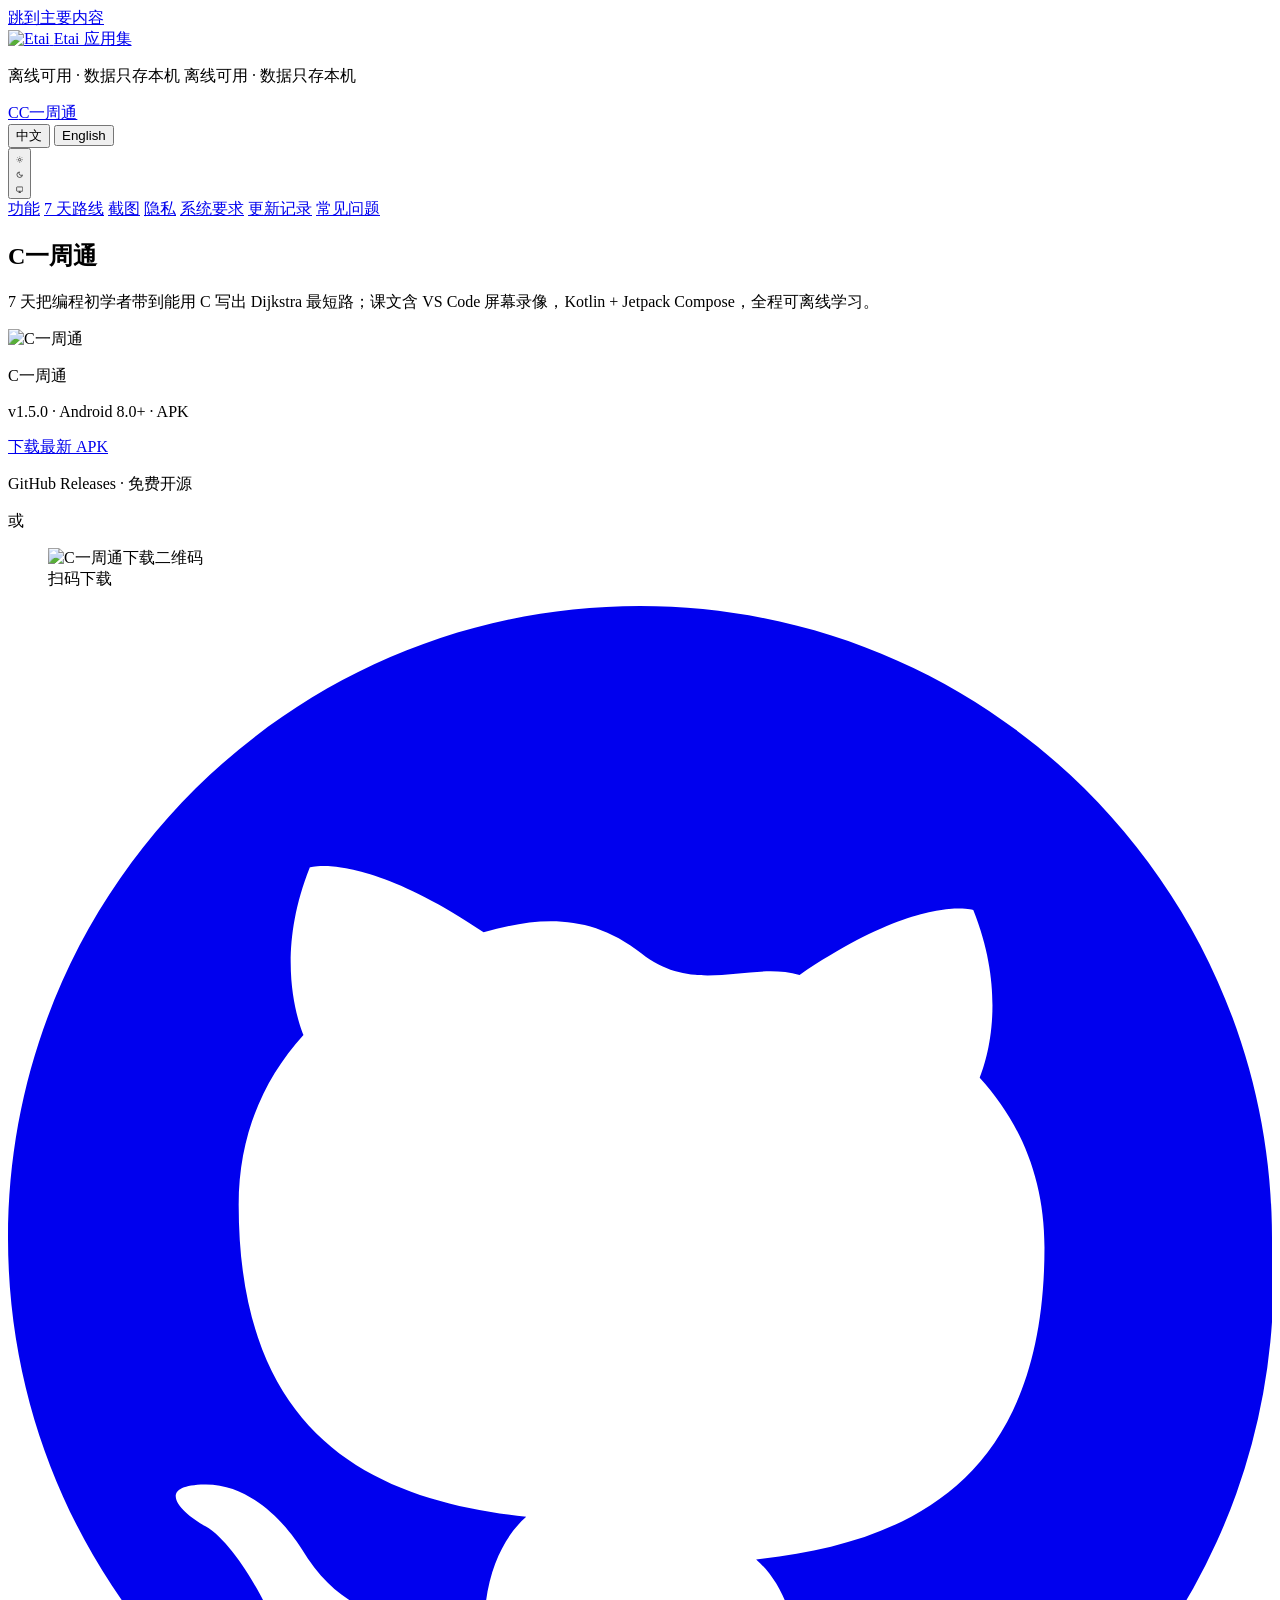
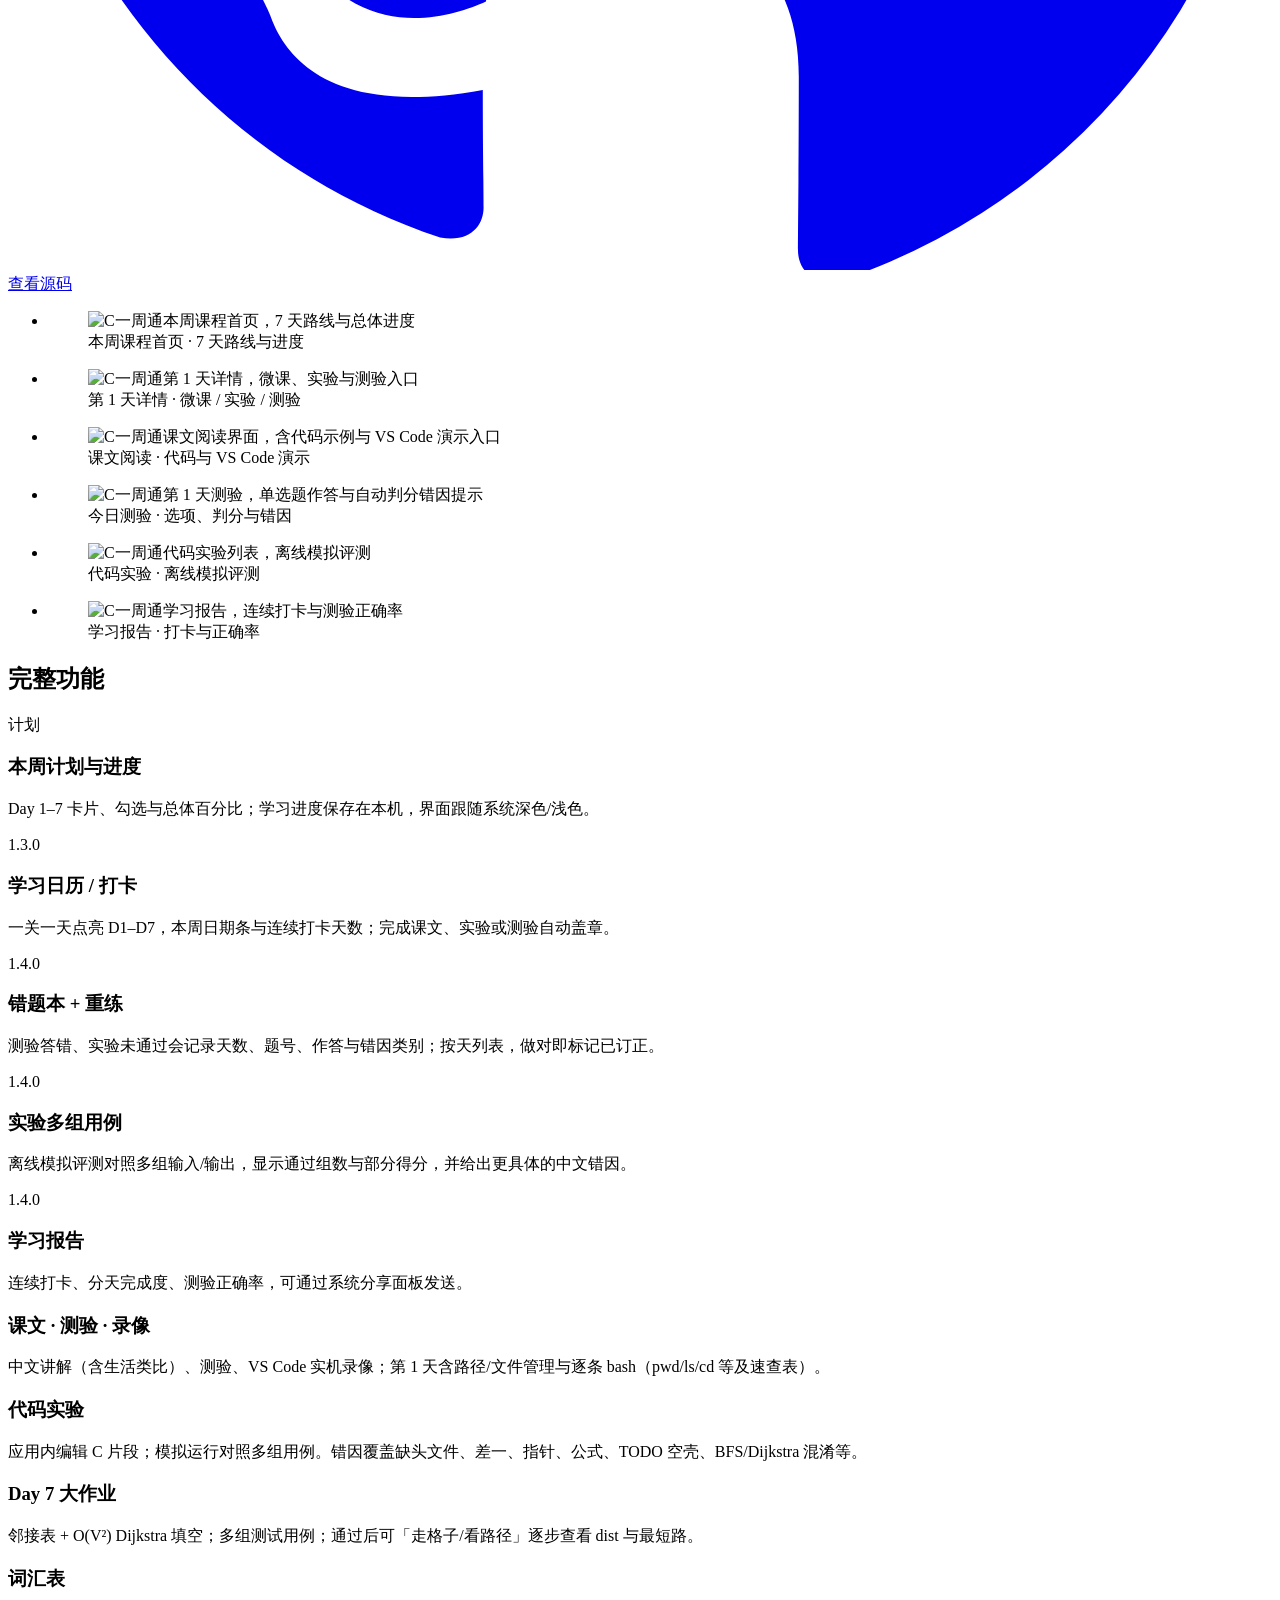
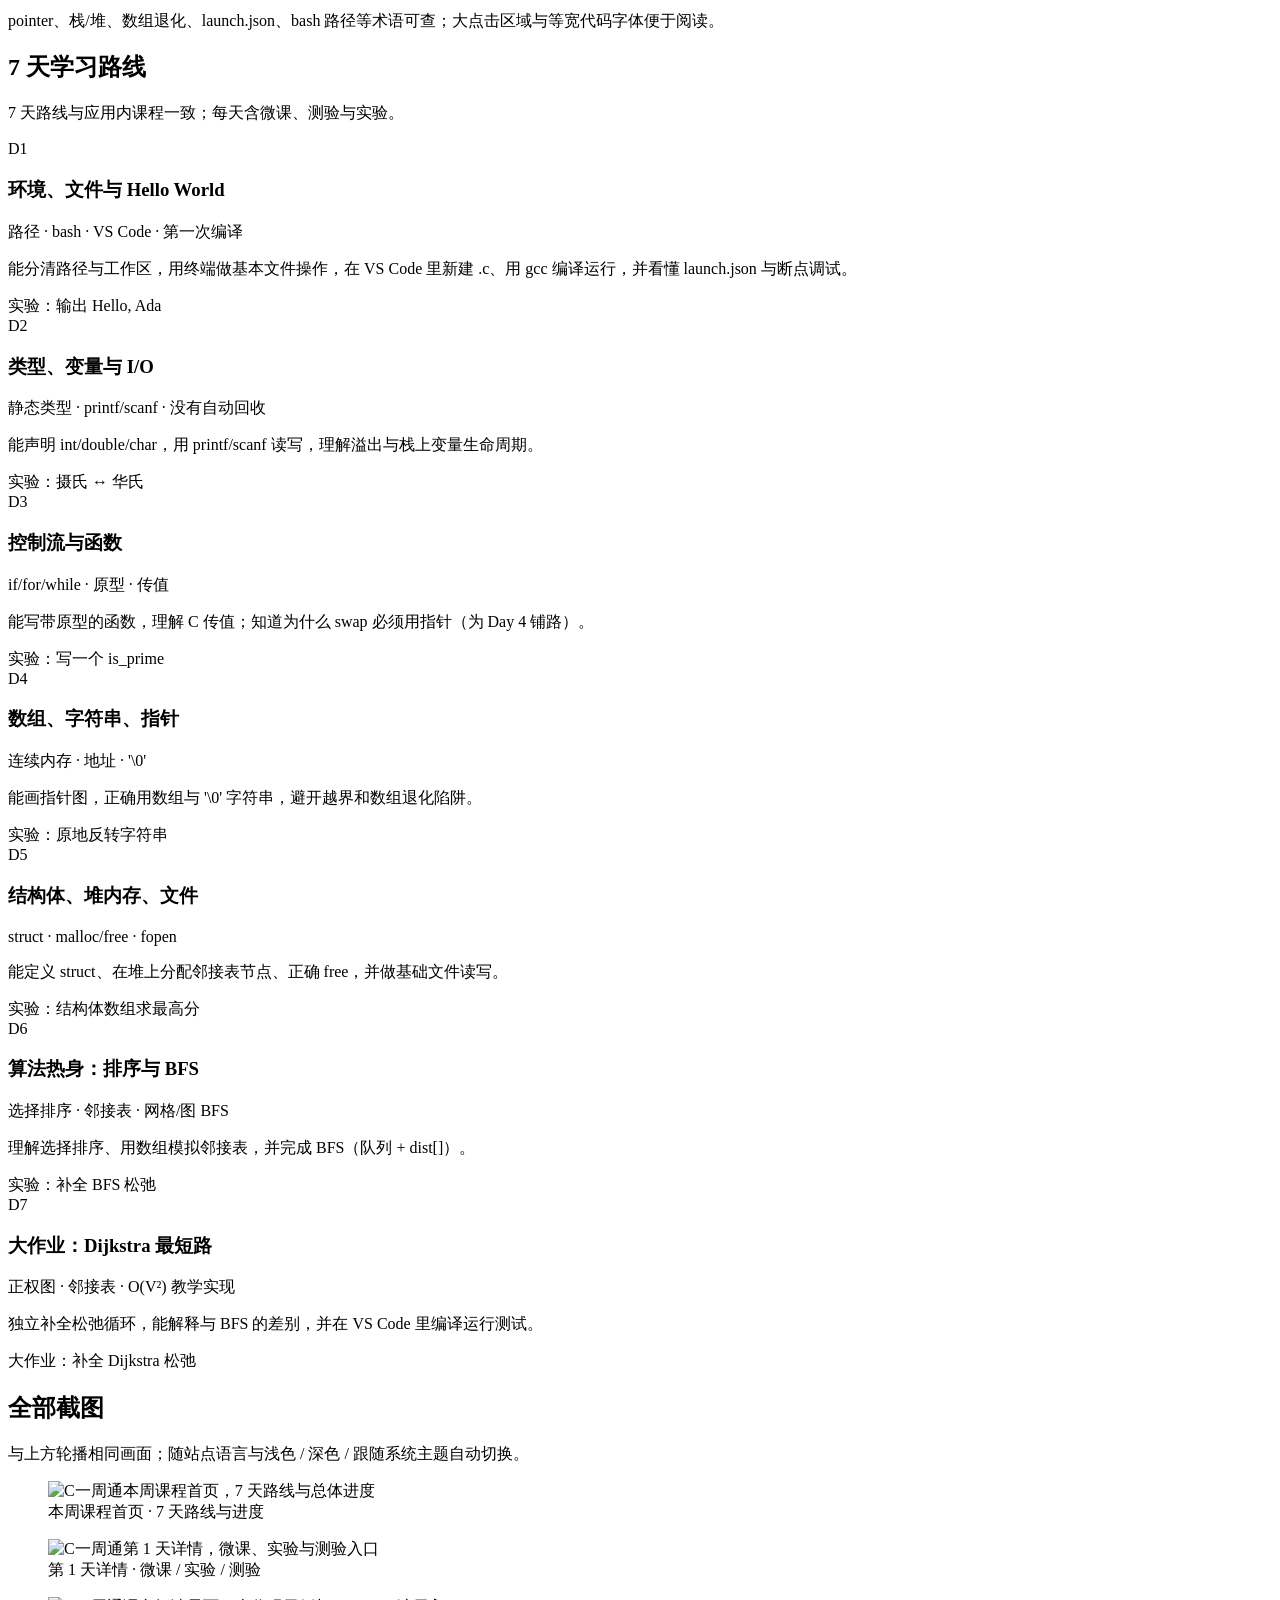
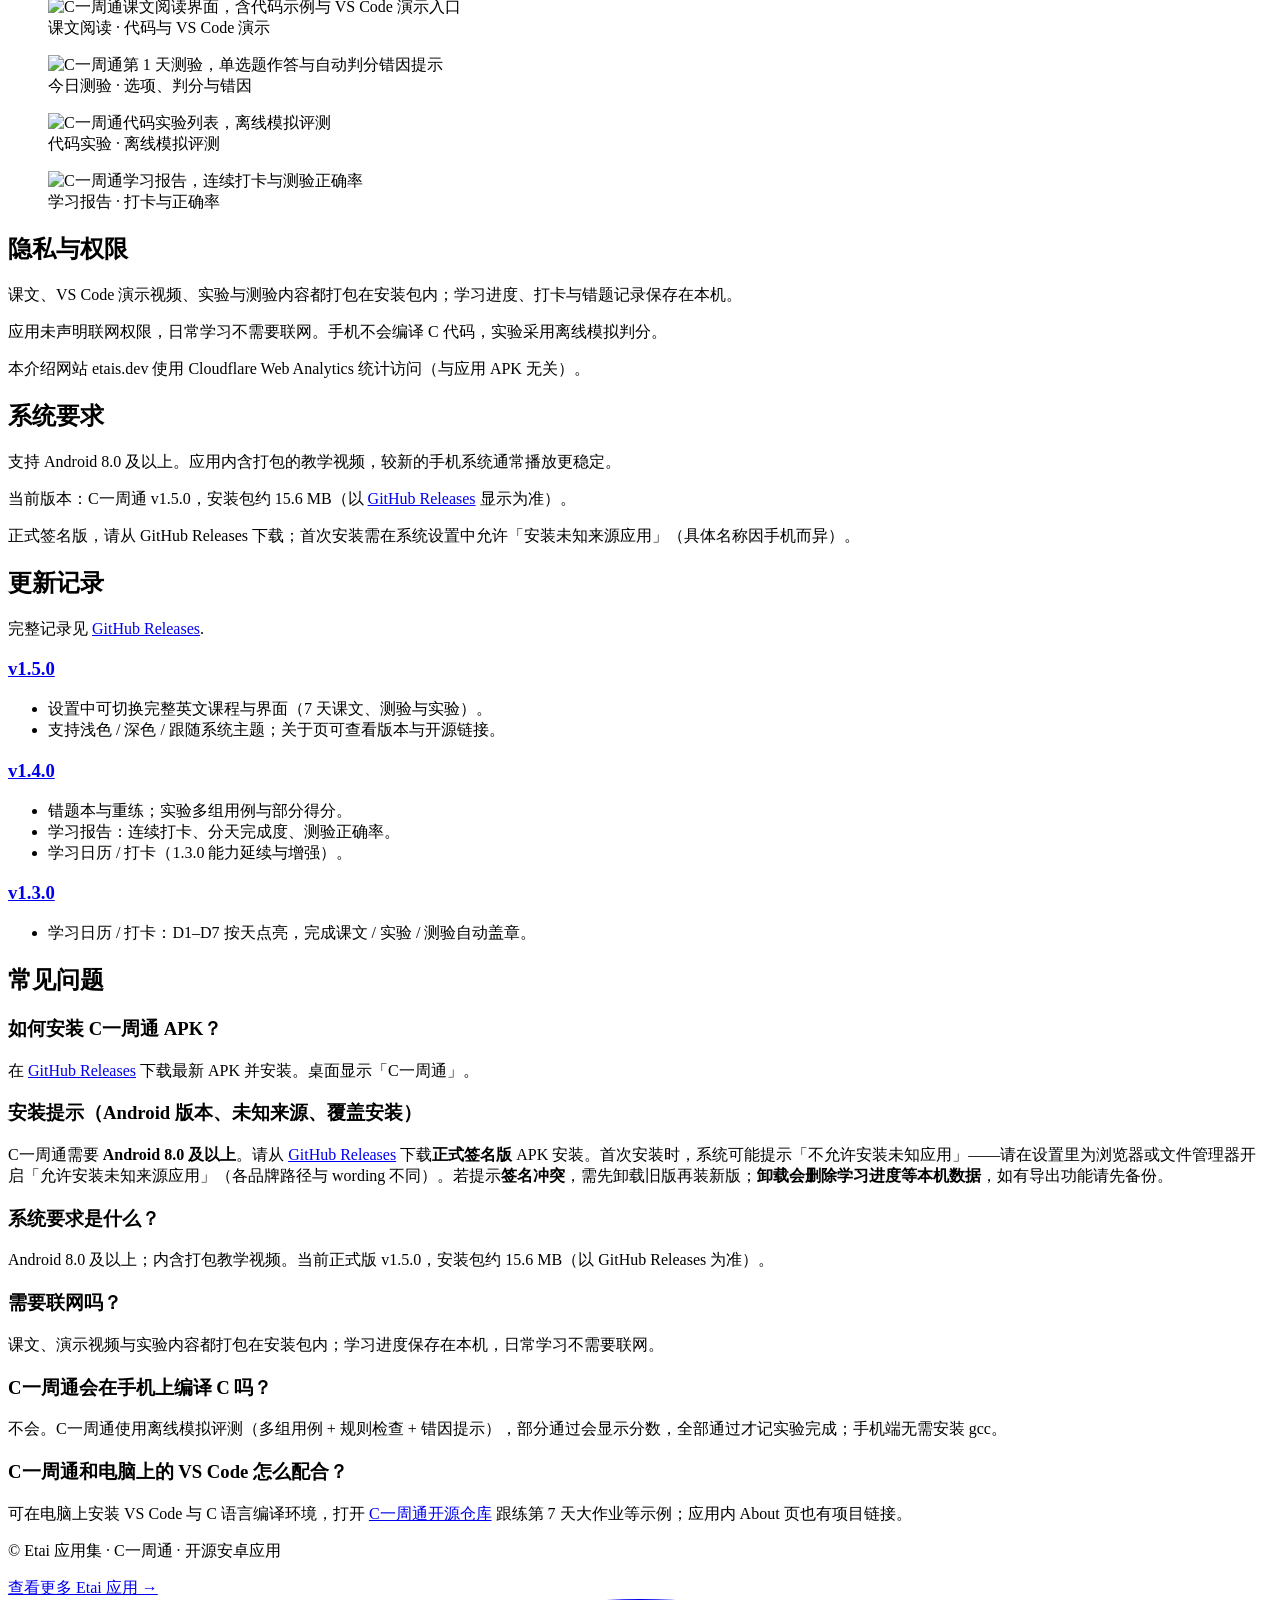
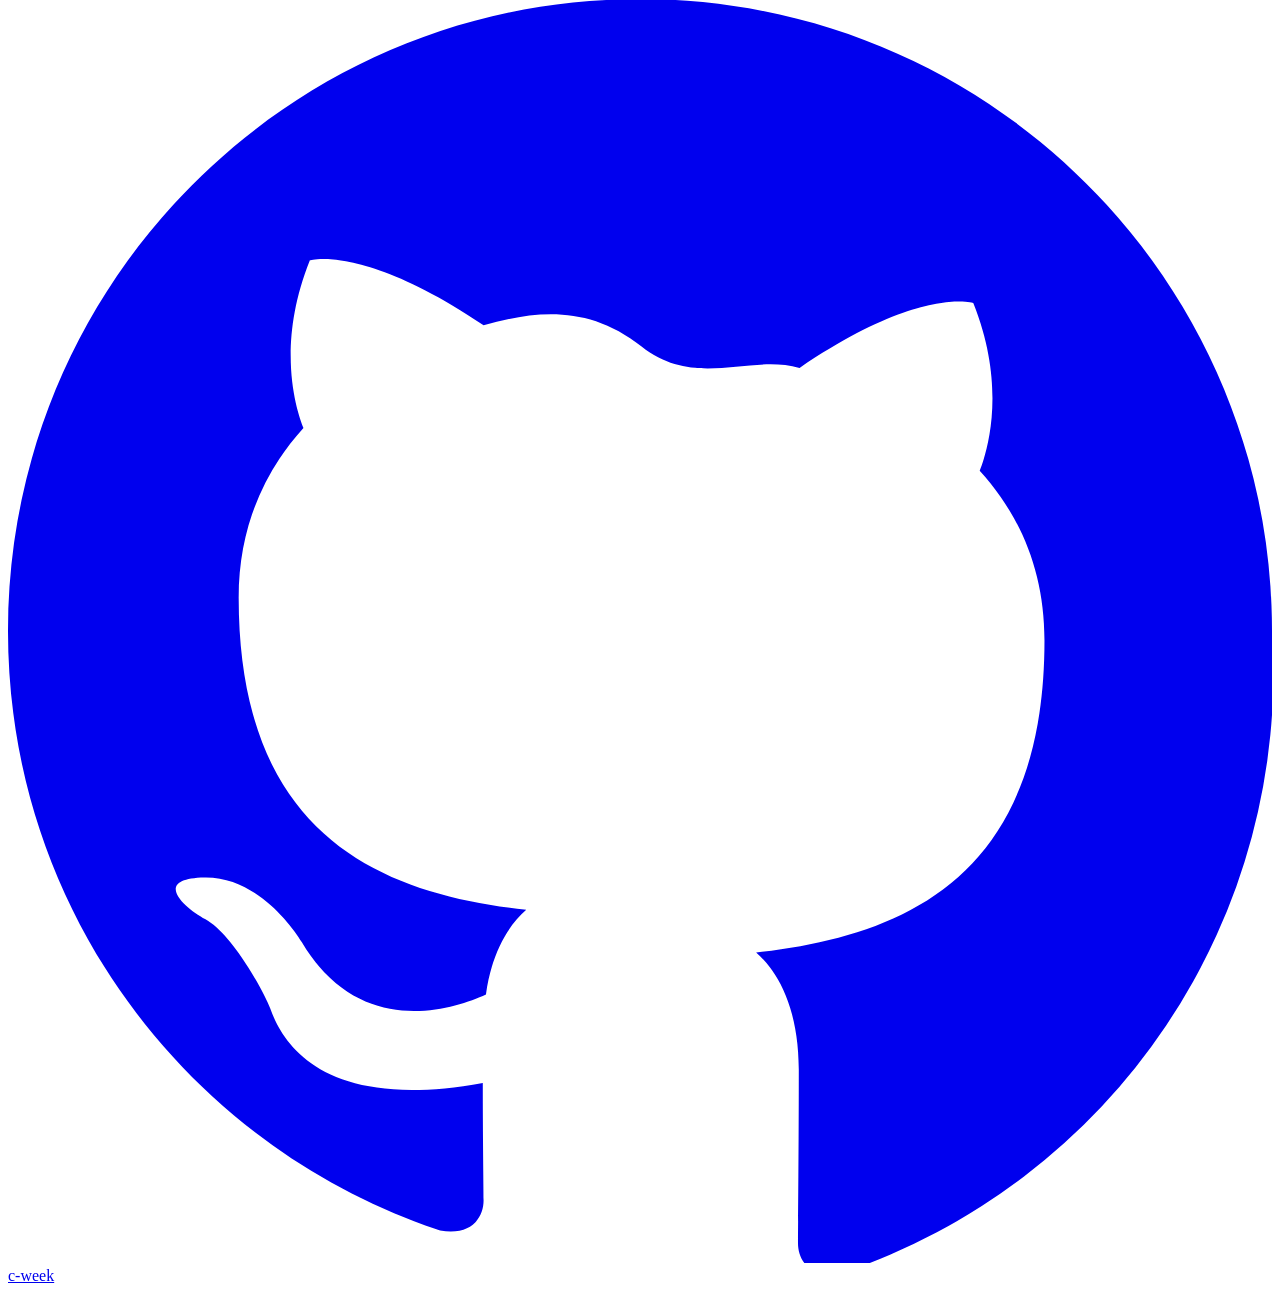
==== site/c-week/index.html @ ec4d646e "fix(site): keep app subpage document.title after site.js i18n Add data-page-title-key and related me" ====
<!DOCTYPE html>
<html lang="zh-CN">
  <head>
    <meta charset="utf-8" />
    <meta name="viewport" content="width=device-width, initial-scale=1" />
    <title>C一周通｜7 天学 C 语言 Android</title>
    <meta name="description" content="C一周通：免费开源离线 Android C 语言课程，Hello World 到 Dijkstra，含 VS Code 实操录像与离线实验测验。" data-i18n-content="app.cWeek.meta.description" />
    <link rel="alternate" hreflang="zh-CN" href="https://etais.dev/c-week/" />
    <link rel="alternate" hreflang="en" href="https://etais.dev/en/c-week/" />
    <link rel="alternate" hreflang="x-default" href="https://etais.dev/c-week/" />
    <link rel="canonical" href="https://etais.dev/c-week/" />
    <link rel="icon" href="/favicon.ico?v=1" sizes="any" />
    <link rel="icon" href="/assets/icon.svg?v=2" type="image/svg+xml" />
    <link rel="manifest" href="/site.webmanifest?v=3" />
    <meta name="theme-color" content="#0f766e" />
    <script src="/js/init-theme.js?v=4"></script>
    <link rel="stylesheet" href="/css/style.css?v=30" />
    <meta property="og:type" content="website" />
    <meta property="og:site_name" content="Etai 应用集" />
    <meta property="og:url" content="https://etais.dev/c-week/" />
    <meta property="og:title" content="C Week — Learn C on your phone, offline" data-i18n-content="app.cWeek.meta.ogTitle" />
    <meta property="og:description" content="Hello World to Dijkstra in 7 days with bundled VS Code screen recordings and offline labs." data-i18n-content="app.cWeek.meta.ogDescription" />
    <meta property="og:locale" content="zh_CN" />
    <meta property="og:locale:alternate" content="en_US" />
    <meta property="og:image" content="https://etais.dev/assets/og-image.png?v=6" />
    <meta property="og:image:width" content="1200" />
    <meta property="og:image:height" content="630" />
    <meta property="og:image:type" content="image/png" />
    <meta name="twitter:card" content="summary_large_image" />
    <meta name="twitter:title" content="C Week — Learn C on your phone, offline" data-i18n-content="app.cWeek.meta.ogTitle" />
    <meta name="twitter:description" content="Hello World to Dijkstra in 7 days with bundled VS Code screen recordings and offline labs." data-i18n-content="app.cWeek.meta.ogDescription" />
    <meta name="twitter:image" content="https://etais.dev/assets/og-image.png?v=6" />
    <script type="application/ld+json" id="structured-data">
{
  "@context": "https://schema.org",
  "@graph": [
    {
      "@type": "BreadcrumbList",
      "@id": "https://etais.dev/c-week/#breadcrumb",
      "itemListElement": [
        {
          "@type": "ListItem",
          "position": 1,
          "name": "Etai 应用集",
          "item": "https://etais.dev/"
        },
        {
          "@type": "ListItem",
          "position": 2,
          "name": "C一周通",
          "item": "https://etais.dev/c-week/"
        }
      ]
    },
    {
      "@type": "SoftwareApplication",
      "@id": "https://etais.dev/c-week/#app",
      "name": "C一周通",
      "alternateName": "C Week",
      "url": "https://etais.dev/c-week/",
      "operatingSystem": "Android 8.0+",
      "applicationCategory": "EducationalApplication",
      "description": "7 天把编程初学者带到能用 C 写出 Dijkstra 最短路；课文含 VS Code 屏幕录像，Kotlin + Jetpack Compose，全程可离线学习。",
      "downloadUrl": "https://github.com/gnatecheng/c-week/releases/latest",
      "offers": {
        "@type": "Offer",
        "price": "0",
        "priceCurrency": "USD"
      }
    },
    {
      "@type": "FAQPage",
      "@id": "https://etais.dev/c-week/#faq",
      "mainEntity": [
        {
          "@type": "Question",
          "name": "如何安装 C一周通 APK？",
          "acceptedAnswer": {
            "@type": "Answer",
            "text": "在 GitHub Releases 下载最新 APK 并安装。桌面显示「C一周通」。"
          }
        },
        {
          "@type": "Question",
          "name": "安装提示（Android 版本、未知来源、覆盖安装）",
          "acceptedAnswer": {
            "@type": "Answer",
            "text": "C一周通需要 Android 8.0 及以上 。请从 GitHub Releases 下载 正式签名版 APK 安装。首次安装时，系统可能提示「不允许安装未知应用」——请在设置里为浏览器或文件管理器开启「允许安装未知来源应用」（各品牌路径与 wording 不同）。若提示 签名冲突 ，需先卸载旧版再装新版； 卸载会删除学习进度等本机数据 ，如有导出功能请先备份。"
          }
        },
        {
          "@type": "Question",
          "name": "系统要求是什么？",
          "acceptedAnswer": {
            "@type": "Answer",
            "text": "Android 8.0 及以上；内含打包教学视频。当前正式版 v1.5.0，安装包约 15.6 MB（以 GitHub Releases 为准）。"
          }
        },
        {
          "@type": "Question",
          "name": "需要联网吗？",
          "acceptedAnswer": {
            "@type": "Answer",
            "text": "课文、演示视频与实验内容都打包在安装包内；学习进度保存在本机，日常学习不需要联网。"
          }
        },
        {
          "@type": "Question",
          "name": "C一周通会在手机上编译 C 吗？",
          "acceptedAnswer": {
            "@type": "Answer",
            "text": "不会。C一周通使用离线模拟评测（多组用例 + 规则检查 + 错因提示），部分通过会显示分数，全部通过才记实验完成；手机端无需安装 gcc。"
          }
        },
        {
          "@type": "Question",
          "name": "C一周通和电脑上的 VS Code 怎么配合？",
          "acceptedAnswer": {
            "@type": "Answer",
            "text": "可在电脑上安装 VS Code 与 C 语言编译环境，打开 C一周通开源仓库 跟练第 7 天大作业等示例；应用内 About 页也有项目链接。"
          }
        }
      ]
    }
  ]
}
    </script>
  </head>
  <body data-page-lang="zh" data-app-slug="c-week" data-app-accent="cweek" class="app-subpage" data-page-title-key="app.cWeek.meta.title" data-page-description-key="app.cWeek.meta.description" data-page-og-title-key="app.cWeek.meta.ogTitle" data-page-og-description-key="app.cWeek.meta.ogDescription">
    <a class="skip-link" href="#main">跳到主要内容</a>
    <div class="site-sticky-top">
    <header class="site-header">
      <div class="wrap header-shell">
        <div class="brand-block">
          <a class="brand" href="/">
            <img src="/assets/icon.svg?v=2" width="36" height="36" alt="Etai" />
            <span>Etai 应用集</span>
          </a>
          <p class="brand-tagline">
            <span class="brand-tagline-full">离线可用 · 数据只存本机</span>
            <span class="brand-tagline-short">离线可用 · 数据只存本机</span>
          </p>
        </div>
        <nav class="header-nav" aria-label="页面章节">
          <div class="header-nav-inner">
            <a class="app-chip chip-cweek" href="/c-week/" aria-current="page"><span class="chip-badge" aria-hidden="true">C</span><span>C一周通</span></a>
          </div>
        </nav>
        <div class="header-tools">
          <div class="site-prefs" id="lang-switch" role="group" aria-label="语言">
            <button type="button" id="lang-zh" aria-pressed="true">中文</button>
            <button type="button" id="lang-en" aria-pressed="false">English</button>
          </div>
          <button type="button" id="theme-toggle" aria-label="主题">
            <svg class="icon-sun" aria-hidden="true" viewBox="0 0 24 24" fill="none" stroke="currentColor" stroke-width="2"><circle cx="12" cy="12" r="4"/><path d="M12 2v2M12 20v2M4.93 4.93l1.41 1.41M17.66 17.66l1.41 1.41M2 12h2M20 12h2M4.93 19.07l1.41-1.41M17.66 6.34l1.41-1.41"/></svg>
            <svg class="icon-moon" aria-hidden="true" viewBox="0 0 24 24" fill="none" stroke="currentColor" stroke-width="2"><path d="M21 12.79A9 9 0 1 1 11.21 3 7 7 0 0 0 21 12.79z"/></svg>
            <svg class="icon-system" aria-hidden="true" viewBox="0 0 24 24" fill="none" stroke="currentColor" stroke-width="2"><rect x="2" y="3" width="20" height="14" rx="2"/><path d="M8 21h8M12 17v4"/></svg>
          </button>
        </div>
      </div>
    </header>
    <nav class="app-section-nav" id="app-section-nav" aria-label="本页章节">
      <div class="app-section-nav__track">
        <div class="app-section-nav__inner wrap">
            <a href="#features" data-section-nav="features">功能</a>
            <a href="#roadmap" data-section-nav="roadmap">7 天路线</a>
            <a href="#screenshots" data-section-nav="screenshots">截图</a>
            <a href="#privacy" data-section-nav="privacy">隐私</a>
            <a href="#requirements" data-section-nav="requirements">系统要求</a>
            <a href="#changelog" data-section-nav="changelog">更新记录</a>
            <a href="#faq" data-section-nav="faq">常见问题</a>
        </div>
      </div>
    </nav>
    </div>
    <main id="main">
      <section class="hero" data-group="cweek" aria-labelledby="cweek-title">
<div class="wrap hero-grid">
          <div>
            <h1 id="cweek-title" class="hero-title">C一周通</h1>
            <p class="lead">7 天把编程初学者带到能用 C 写出 Dijkstra 最短路；课文含 VS Code 屏幕录像，Kotlin + Jetpack Compose，全程可离线学习。</p>
              <div class="download-panel download-panel--cweek" data-app-meta="cweek">
                <div class="download-panel__body">
                  <div class="download-panel__left">
                  <div class="download-panel__head">
                  <img
                    class="download-panel__icon"
                    src="/assets/app-icons/c-week.webp?v=2"
                    width="44"
                    height="44"
                    alt="C一周通"
                    decoding="async"
                  />
                  <div>
                    <p class="download-panel__name">C一周通</p>
                    <p class="download-panel__version">
                      v<span class="app-meta-version">1.5.0</span><span aria-hidden="true"> · </span
                      ><span>Android 8.0+</span><span aria-hidden="true"> · </span
                      ><span>APK</span>
                    </p>
                  </div>
                </div>
                  <div class="download-panel__primary">
                    <a
                      class="btn btn-primary"
                      href="https://github.com/gnatecheng/c-week/releases/latest"
                      rel="noopener noreferrer"
                    >
                      下载最新 APK
                    </a>
                    <p class="download-panel__note">GitHub Releases · 免费开源</p>
                  </div>
                  </div>
                  <div class="download-panel__divider" role="presentation">
                    <div class="download-panel__divider-track">
                      <span class="download-panel__divider-label">或</span>
                    </div>
                  </div>
                  <div class="download-panel__scan">
                    <figure class="download-panel__qr">
                      <div class="download-panel__qr-frame">
                        <img src="/assets/qr/c-week.svg?v=3" width="120" height="120" alt="C一周通下载二维码" decoding="async" />
                      </div>
                      <figcaption>扫码下载</figcaption>
                    </figure>
                  </div>
                </div>
              </div>
              <a
                class="download-panel__source"
                href="https://github.com/gnatecheng/c-week"
                rel="noopener noreferrer"
              >
                <svg class="icon-github" aria-hidden="true" viewBox="0 0 24 24" fill="currentColor">
                  <path d="M12 0C5.37 0 0 5.37 0 12c0 5.31 3.435 9.795 8.205 11.385.6.105.825-.255.825-.57 0-.285-.015-1.23-.015-2.235-3.015.555-3.795-.735-4.035-1.41-.135-.345-.72-1.41-1.23-1.695-.42-.225-1.02-.78-.015-.795.945-.015 1.62.87 1.845 1.23 1.08 1.815 2.805 1.305 3.495.99.105-.78.42-1.305.765-1.605-2.67-.3-5.46-1.335-5.46-5.925 0-1.305.465-2.385 1.23-3.225-.12-.3-.54-1.53.12-3.18 0 0 1.005-.315 3.3 1.23.96-.27 1.98-.405 3 .405s2.04.135 3 .405c2.295-1.56 3.3-1.23 3.3-1.23.66 1.65.24 2.88.12 3.18.765.84 1.23 1.905 1.23 3.225 0 4.605-2.805 5.625-5.475 5.925.435.375.81 1.095.81 2.22 0 1.605-.015 2.895-.015 3.3 0 .315.225.69.825.57A12.02 12.02 0 0 0 24 12c0-6.63-5.37-12-12-12z" />
                </svg>
                <span>查看源码</span>
              </a>
          </div>
          <div class="hero-visual screenshot-wrap">
              <div class="screenshot-gallery" role="region" aria-label="C一周通应用截图">
                <ul class="screenshot-gallery-track">
                  <li class="screenshot-slide">
                    <figure class="screenshot-figure">
                      <div class="phone-frame screenshot-phone">
                        <div class="phone-notch"><span></span></div>
                        <div class="phone-screen">
                          <img src="/assets/screens/cweek/01-home.webp?v=5" width="540" height="1171" loading="lazy" data-screenshot-rel="cweek/01-home.webp" alt="C一周通本周课程首页，7 天路线与总体进度" />
                        </div>
                      </div>
                      <figcaption class="screenshot-caption">本周课程首页 · 7 天路线与进度</figcaption>
                    </figure>
                  </li>
                  <li class="screenshot-slide">
                    <figure class="screenshot-figure">
                      <div class="phone-frame screenshot-phone">
                        <div class="phone-notch"><span></span></div>
                        <div class="phone-screen">
                          <img src="/assets/screens/cweek/02-day1.webp?v=5" width="540" height="1171" loading="lazy" data-screenshot-rel="cweek/02-day1.webp" alt="C一周通第 1 天详情，微课、实验与测验入口" />
                        </div>
                      </div>
                      <figcaption class="screenshot-caption">第 1 天详情 · 微课 / 实验 / 测验</figcaption>
                    </figure>
                  </li>
                  <li class="screenshot-slide">
                    <figure class="screenshot-figure">
                      <div class="phone-frame screenshot-phone">
                        <div class="phone-notch"><span></span></div>
                        <div class="phone-screen">
                          <img src="/assets/screens/cweek/03-lesson.webp?v=5" width="540" height="1171" loading="lazy" data-screenshot-rel="cweek/03-lesson.webp" alt="C一周通课文阅读界面，含代码示例与 VS Code 演示入口" />
                        </div>
                      </div>
                      <figcaption class="screenshot-caption">课文阅读 · 代码与 VS Code 演示</figcaption>
                    </figure>
                  </li>
                  <li class="screenshot-slide">
                    <figure class="screenshot-figure">
                      <div class="phone-frame screenshot-phone">
                        <div class="phone-notch"><span></span></div>
                        <div class="phone-screen">
                          <img src="/assets/screens/cweek/04-quiz.webp?v=5" width="540" height="1171" loading="lazy" data-screenshot-rel="cweek/04-quiz.webp" alt="C一周通第 1 天测验，单选题作答与自动判分错因提示" />
                        </div>
                      </div>
                      <figcaption class="screenshot-caption">今日测验 · 选项、判分与错因</figcaption>
                    </figure>
                  </li>
                  <li class="screenshot-slide">
                    <figure class="screenshot-figure">
                      <div class="phone-frame screenshot-phone">
                        <div class="phone-notch"><span></span></div>
                        <div class="phone-screen">
                          <img src="/assets/screens/cweek/05-labs.webp?v=5" width="540" height="1171" loading="lazy" data-screenshot-rel="cweek/05-labs.webp" alt="C一周通代码实验列表，离线模拟评测" />
                        </div>
                      </div>
                      <figcaption class="screenshot-caption">代码实验 · 离线模拟评测</figcaption>
                    </figure>
                  </li>
                  <li class="screenshot-slide">
                    <figure class="screenshot-figure">
                      <div class="phone-frame screenshot-phone">
                        <div class="phone-notch"><span></span></div>
                        <div class="phone-screen">
                          <img src="/assets/screens/cweek/06-report.webp?v=5" width="540" height="1171" loading="lazy" data-screenshot-rel="cweek/06-report.webp" alt="C一周通学习报告，连续打卡与测验正确率" />
                        </div>
                      </div>
                      <figcaption class="screenshot-caption">学习报告 · 打卡与正确率</figcaption>
                    </figure>
                  </li>
                </ul>
              </div>
          </div>
        </div>
      </section>
      <section id="features" class="project app-page-block" aria-labelledby="features-title">
        <div class="wrap">
          <h2 id="features-title" class="project-subhead">完整功能</h2>
          <div class="feature-grid">
            <article class="card">
              <span class="tag">计划</span>
              
              <h3>本周计划与进度</h3>
              <p>Day 1–7 卡片、勾选与总体百分比；学习进度保存在本机，界面跟随系统深色/浅色。</p>
            </article>
            <article class="card">
              <span class="tag">1.3.0</span>
              
              <h3>学习日历 / 打卡</h3>
              <p>一关一天点亮 D1–D7，本周日期条与连续打卡天数；完成课文、实验或测验自动盖章。</p>
            </article>
            <article class="card">
              <span class="tag">1.4.0</span>
              
              <h3>错题本 + 重练</h3>
              <p>测验答错、实验未通过会记录天数、题号、作答与错因类别；按天列表，做对即标记已订正。</p>
            </article>
            <article class="card">
              <span class="tag">1.4.0</span>
              
              <h3>实验多组用例</h3>
              <p>离线模拟评测对照多组输入/输出，显示通过组数与部分得分，并给出更具体的中文错因。</p>
            </article>
            <article class="card">
              <span class="tag">1.4.0</span>
              
              <h3>学习报告</h3>
              <p>连续打卡、分天完成度、测验正确率，可通过系统分享面板发送。</p>
            </article>
            <article class="card">
              
              <h3>课文 · 测验 · 录像</h3>
              <p>中文讲解（含生活类比）、测验、VS Code 实机录像；第 1 天含路径/文件管理与逐条 bash（pwd/ls/cd 等及速查表）。</p>
            </article>
            <article class="card">
              
              <h3>代码实验</h3>
              <p>应用内编辑 C 片段；模拟运行对照多组用例。错因覆盖缺头文件、差一、指针、公式、TODO 空壳、BFS/Dijkstra 混淆等。</p>
            </article>
            <article class="card">
              
              <h3>Day 7 大作业</h3>
              <p>邻接表 + O(V²) Dijkstra 填空；多组测试用例；通过后可「走格子/看路径」逐步查看 dist 与最短路。</p>
            </article>
            <article class="card">
              
              <h3>词汇表</h3>
              <p>pointer、栈/堆、数组退化、launch.json、bash 路径等术语可查；大点击区域与等宽代码字体便于阅读。</p>
            </article>
          </div>

        </div>
      </section>
      <section id="roadmap" class="app-page-block" aria-labelledby="roadmap-title">
        <div class="wrap">
          <header class="section-head">
            <h2 id="roadmap-title">7 天学习路线</h2>
            <p>7 天路线与应用内课程一致；每天含微课、测验与实验。</p>
          </header>
          <div class="roadmap">
            <article class="card day-card">
              <div class="day-num">D1</div>
              <div class="day-body">
                <h3>环境、文件与 Hello World</h3>
                <p class="day-sub">路径 · bash · VS Code · 第一次编译</p>
                <p class="day-outcome">能分清路径与工作区，用终端做基本文件操作，在 VS Code 里新建 .c、用 gcc 编译运行，并看懂 launch.json 与断点调试。</p>
                <span class="day-lab">实验：输出 Hello, Ada</span>
              </div>
            </article>
            <article class="card day-card">
              <div class="day-num">D2</div>
              <div class="day-body">
                <h3>类型、变量与 I/O</h3>
                <p class="day-sub">静态类型 · printf/scanf · 没有自动回收</p>
                <p class="day-outcome">能声明 int/double/char，用 printf/scanf 读写，理解溢出与栈上变量生命周期。</p>
                <span class="day-lab">实验：摄氏 ↔ 华氏</span>
              </div>
            </article>
            <article class="card day-card">
              <div class="day-num">D3</div>
              <div class="day-body">
                <h3>控制流与函数</h3>
                <p class="day-sub">if/for/while · 原型 · 传值</p>
                <p class="day-outcome">能写带原型的函数，理解 C 传值；知道为什么 swap 必须用指针（为 Day 4 铺路）。</p>
                <span class="day-lab">实验：写一个 is_prime</span>
              </div>
            </article>
            <article class="card day-card">
              <div class="day-num">D4</div>
              <div class="day-body">
                <h3>数组、字符串、指针</h3>
                <p class="day-sub">连续内存 · 地址 · '\0'</p>
                <p class="day-outcome">能画指针图，正确用数组与 '\0' 字符串，避开越界和数组退化陷阱。</p>
                <span class="day-lab">实验：原地反转字符串</span>
              </div>
            </article>
            <article class="card day-card">
              <div class="day-num">D5</div>
              <div class="day-body">
                <h3>结构体、堆内存、文件</h3>
                <p class="day-sub">struct · malloc/free · fopen</p>
                <p class="day-outcome">能定义 struct、在堆上分配邻接表节点、正确 free，并做基础文件读写。</p>
                <span class="day-lab">实验：结构体数组求最高分</span>
              </div>
            </article>
            <article class="card day-card">
              <div class="day-num">D6</div>
              <div class="day-body">
                <h3>算法热身：排序与 BFS</h3>
                <p class="day-sub">选择排序 · 邻接表 · 网格/图 BFS</p>
                <p class="day-outcome">理解选择排序、用数组模拟邻接表，并完成 BFS（队列 + dist[]）。</p>
                <span class="day-lab">实验：补全 BFS 松弛</span>
              </div>
            </article>
            <article class="card day-card">
              <div class="day-num">D7</div>
              <div class="day-body">
                <h3>大作业：Dijkstra 最短路</h3>
                <p class="day-sub">正权图 · 邻接表 · O(V²) 教学实现</p>
                <p class="day-outcome">独立补全松弛循环，能解释与 BFS 的差别，并在 VS Code 里编译运行测试。</p>
                <span class="day-lab">大作业：补全 Dijkstra 松弛</span>
              </div>
            </article>
          </div>
        </div>
      </section>
      <section id="screenshots" class="app-page-block" aria-labelledby="screenshots-title">
        <div class="wrap">
          <header class="section-head">
            <h2 id="screenshots-title">全部截图</h2>
            <p>与上方轮播相同画面；随站点语言与浅色 / 深色 / 跟随系统主题自动切换。</p>
          </header>
          <div class="app-screens-grid">
            <figure class="app-screens-grid__item">
              <div class="phone-frame screenshot-phone">
                <div class="phone-notch"><span></span></div>
                <div class="phone-screen">
                  <img src="/assets/screens/cweek/01-home.webp?v=5" width="540" height="1171" loading="lazy" data-screenshot-rel="cweek/01-home.webp" alt="C一周通本周课程首页，7 天路线与总体进度" />
                </div>
              </div>
              <figcaption class="screenshot-caption">本周课程首页 · 7 天路线与进度</figcaption>
            </figure>
            <figure class="app-screens-grid__item">
              <div class="phone-frame screenshot-phone">
                <div class="phone-notch"><span></span></div>
                <div class="phone-screen">
                  <img src="/assets/screens/cweek/02-day1.webp?v=5" width="540" height="1171" loading="lazy" data-screenshot-rel="cweek/02-day1.webp" alt="C一周通第 1 天详情，微课、实验与测验入口" />
                </div>
              </div>
              <figcaption class="screenshot-caption">第 1 天详情 · 微课 / 实验 / 测验</figcaption>
            </figure>
            <figure class="app-screens-grid__item">
              <div class="phone-frame screenshot-phone">
                <div class="phone-notch"><span></span></div>
                <div class="phone-screen">
                  <img src="/assets/screens/cweek/03-lesson.webp?v=5" width="540" height="1171" loading="lazy" data-screenshot-rel="cweek/03-lesson.webp" alt="C一周通课文阅读界面，含代码示例与 VS Code 演示入口" />
                </div>
              </div>
              <figcaption class="screenshot-caption">课文阅读 · 代码与 VS Code 演示</figcaption>
            </figure>
            <figure class="app-screens-grid__item">
              <div class="phone-frame screenshot-phone">
                <div class="phone-notch"><span></span></div>
                <div class="phone-screen">
                  <img src="/assets/screens/cweek/04-quiz.webp?v=5" width="540" height="1171" loading="lazy" data-screenshot-rel="cweek/04-quiz.webp" alt="C一周通第 1 天测验，单选题作答与自动判分错因提示" />
                </div>
              </div>
              <figcaption class="screenshot-caption">今日测验 · 选项、判分与错因</figcaption>
            </figure>
            <figure class="app-screens-grid__item">
              <div class="phone-frame screenshot-phone">
                <div class="phone-notch"><span></span></div>
                <div class="phone-screen">
                  <img src="/assets/screens/cweek/05-labs.webp?v=5" width="540" height="1171" loading="lazy" data-screenshot-rel="cweek/05-labs.webp" alt="C一周通代码实验列表，离线模拟评测" />
                </div>
              </div>
              <figcaption class="screenshot-caption">代码实验 · 离线模拟评测</figcaption>
            </figure>
            <figure class="app-screens-grid__item">
              <div class="phone-frame screenshot-phone">
                <div class="phone-notch"><span></span></div>
                <div class="phone-screen">
                  <img src="/assets/screens/cweek/06-report.webp?v=5" width="540" height="1171" loading="lazy" data-screenshot-rel="cweek/06-report.webp" alt="C一周通学习报告，连续打卡与测验正确率" />
                </div>
              </div>
              <figcaption class="screenshot-caption">学习报告 · 打卡与正确率</figcaption>
            </figure>
          </div>
        </div>
      </section>
      <section id="privacy" class="app-page-block" aria-labelledby="privacy-title">
        <div class="wrap">
          <h2 id="privacy-title" class="project-subhead">隐私与权限</h2>
          <div class="app-prose"><p>课文、VS Code 演示视频、实验与测验内容都打包在安装包内；学习进度、打卡与错题记录保存在本机。</p><p>应用未声明联网权限，日常学习不需要联网。手机不会编译 C 代码，实验采用离线模拟判分。</p><p>本介绍网站 etais.dev 使用 Cloudflare Web Analytics 统计访问（与应用 APK 无关）。</p></div>
        </div>
      </section>
      <section id="requirements" class="app-page-block" aria-labelledby="requirements-title">
        <div class="wrap">
          <h2 id="requirements-title" class="project-subhead">系统要求</h2>
          <div class="app-prose"><p>支持 Android 8.0 及以上。应用内含打包的教学视频，较新的手机系统通常播放更稳定。</p><p>当前版本：C一周通 v1.5.0，安装包约 15.6 MB（以 <a href="https://github.com/gnatecheng/c-week/releases" rel="noopener noreferrer">GitHub Releases</a> 显示为准）。</p><p>正式签名版，请从 GitHub Releases 下载；首次安装需在系统设置中允许「安装未知来源应用」（具体名称因手机而异）。</p></div>
        </div>
      </section>
      <section id="changelog" class="app-page-block" aria-labelledby="changelog-title">
        <div class="wrap">
          <header class="section-head">
            <h2 id="changelog-title">更新记录</h2>
            <p>完整记录见 <a href="https://github.com/gnatecheng/c-week/releases" rel="noopener noreferrer">GitHub Releases</a>.</p>
          </header>
          <div class="changelog-list">
            <article class="changelog-release">
              <h3><a href="https://github.com/gnatecheng/c-week/releases/tag/v1.5.0" rel="noopener noreferrer">v1.5.0</a></h3>
              <ul>
<li>设置中可切换完整英文课程与界面（7 天课文、测验与实验）。</li>
<li>支持浅色 / 深色 / 跟随系统主题；关于页可查看版本与开源链接。</li>
              </ul>
            </article>
            <article class="changelog-release">
              <h3><a href="https://github.com/gnatecheng/c-week/releases/tag/v1.4.0" rel="noopener noreferrer">v1.4.0</a></h3>
              <ul>
<li>错题本与重练；实验多组用例与部分得分。</li>
<li>学习报告：连续打卡、分天完成度、测验正确率。</li>
<li>学习日历 / 打卡（1.3.0 能力延续与增强）。</li>
              </ul>
            </article>
            <article class="changelog-release">
              <h3><a href="https://github.com/gnatecheng/c-week/releases/tag/v1.3.0" rel="noopener noreferrer">v1.3.0</a></h3>
              <ul>
<li>学习日历 / 打卡：D1–D7 按天点亮，完成课文 / 实验 / 测验自动盖章。</li>
              </ul>
            </article>
          </div>
        </div>
      </section>
      <section id="faq" class="app-page-block" data-group="faq" aria-labelledby="faq-title">
        <div class="wrap">
          <header class="section-head">
            <h2 id="faq-title">常见问题</h2>
          </header>
          <div class="faq-list">
            <article class="faq-item">
              <h3>如何安装 C一周通 APK？</h3>
              <div class="faq-body">在 <a href="https://github.com/gnatecheng/c-week/releases/latest" rel="noopener noreferrer">GitHub Releases</a> 下载最新 APK 并安装。桌面显示「C一周通」。</div>
            </article>
            <article class="faq-item">
              <h3>安装提示（Android 版本、未知来源、覆盖安装）</h3>
              <div class="faq-body">C一周通需要 <strong>Android 8.0 及以上</strong>。请从 <a href="https://github.com/gnatecheng/c-week/releases/latest" rel="noopener noreferrer">GitHub Releases</a> 下载<strong>正式签名版</strong> APK 安装。首次安装时，系统可能提示「不允许安装未知应用」——请在设置里为浏览器或文件管理器开启「允许安装未知来源应用」（各品牌路径与 wording 不同）。若提示<strong>签名冲突</strong>，需先卸载旧版再装新版；<strong>卸载会删除学习进度等本机数据</strong>，如有导出功能请先备份。</div>
            </article>
            <article class="faq-item">
              <h3>系统要求是什么？</h3>
              <p>Android 8.0 及以上；内含打包教学视频。当前正式版 v1.5.0，安装包约 15.6 MB（以 GitHub Releases 为准）。</p>
            </article>
            <article class="faq-item">
              <h3>需要联网吗？</h3>
              <p>课文、演示视频与实验内容都打包在安装包内；学习进度保存在本机，日常学习不需要联网。</p>
            </article>
            <article class="faq-item">
              <h3>C一周通会在手机上编译 C 吗？</h3>
              <p>不会。C一周通使用离线模拟评测（多组用例 + 规则检查 + 错因提示），部分通过会显示分数，全部通过才记实验完成；手机端无需安装 gcc。</p>
            </article>
            <article class="faq-item">
              <h3>C一周通和电脑上的 VS Code 怎么配合？</h3>
              <div class="faq-body">可在电脑上安装 VS Code 与 C 语言编译环境，打开 <a href="https://github.com/gnatecheng/c-week" rel="noopener noreferrer">C一周通开源仓库</a> 跟练第 7 天大作业等示例；应用内 About 页也有项目链接。</div>
            </article>
          </div>
        </div>
      </section>
    </main>
    <footer class="site-footer app-page-footer">
      <div class="wrap inner">
        <p class="footer-copy">© Etai 应用集 · C一周通 · 开源安卓应用</p>
        <div class="footer-actions">
          <a class="footer-hub-link" href="/">查看更多 Etai 应用 →</a>
          <a class="footer-repo-link" href="https://github.com/gnatecheng/c-week" rel="noopener noreferrer"
            ><svg class="icon-github" aria-hidden="true" viewBox="0 0 24 24" fill="currentColor"
              ><path d="M12 0C5.37 0 0 5.37 0 12c0 5.31 3.435 9.795 8.205 11.385.6.105.825-.255.825-.57 0-.285-.015-1.23-.015-2.235-3.015.555-3.795-.735-4.035-1.41-.135-.345-.72-1.41-1.23-1.695-.42-.225-1.02-.78-.015-.795.945-.015 1.62.87 1.845 1.23 1.08 1.815 2.805 1.305 3.495.99.105-.78.42-1.305.765-1.605-2.67-.3-5.46-1.335-5.46-5.925 0-1.305.465-2.385 1.23-3.225-.12-.3-.54-1.53.12-3.18 0 0 1.005-.315 3.3 1.23.96-.27 1.98-.405 3 .405s2.04.135 3 .405c2.295-1.56 3.3-1.23 3.3-1.23.66 1.65.24 2.88.12 3.18.765.84 1.23 1.905 1.23 3.225 0 4.605-2.805 5.625-5.475 5.925.435.375.81 1.095.81 2.22 0 1.605-.015 2.895-.015 3.3 0 .315.225.69.825.57A12.02 12.02 0 0 0 24 12c0-6.63-5.37-12-12-12z" /></svg
            ><span>c-week</span></a
          >
        </div>
      </div>
    </footer>
    <script src="/js/translations.js?v=33" defer></script>
    <script src="/js/site.js?v=11" defer></script>
    <script src="/js/app-section-nav.js?v=6" defer></script>
    <script src="/js/screens-lang.js?v=10" defer></script>
    <script src="/js/carousel.js?v=3" defer></script>
    <script src="/js/github-meta.js?v=6" defer></script>
  </body>
</html>
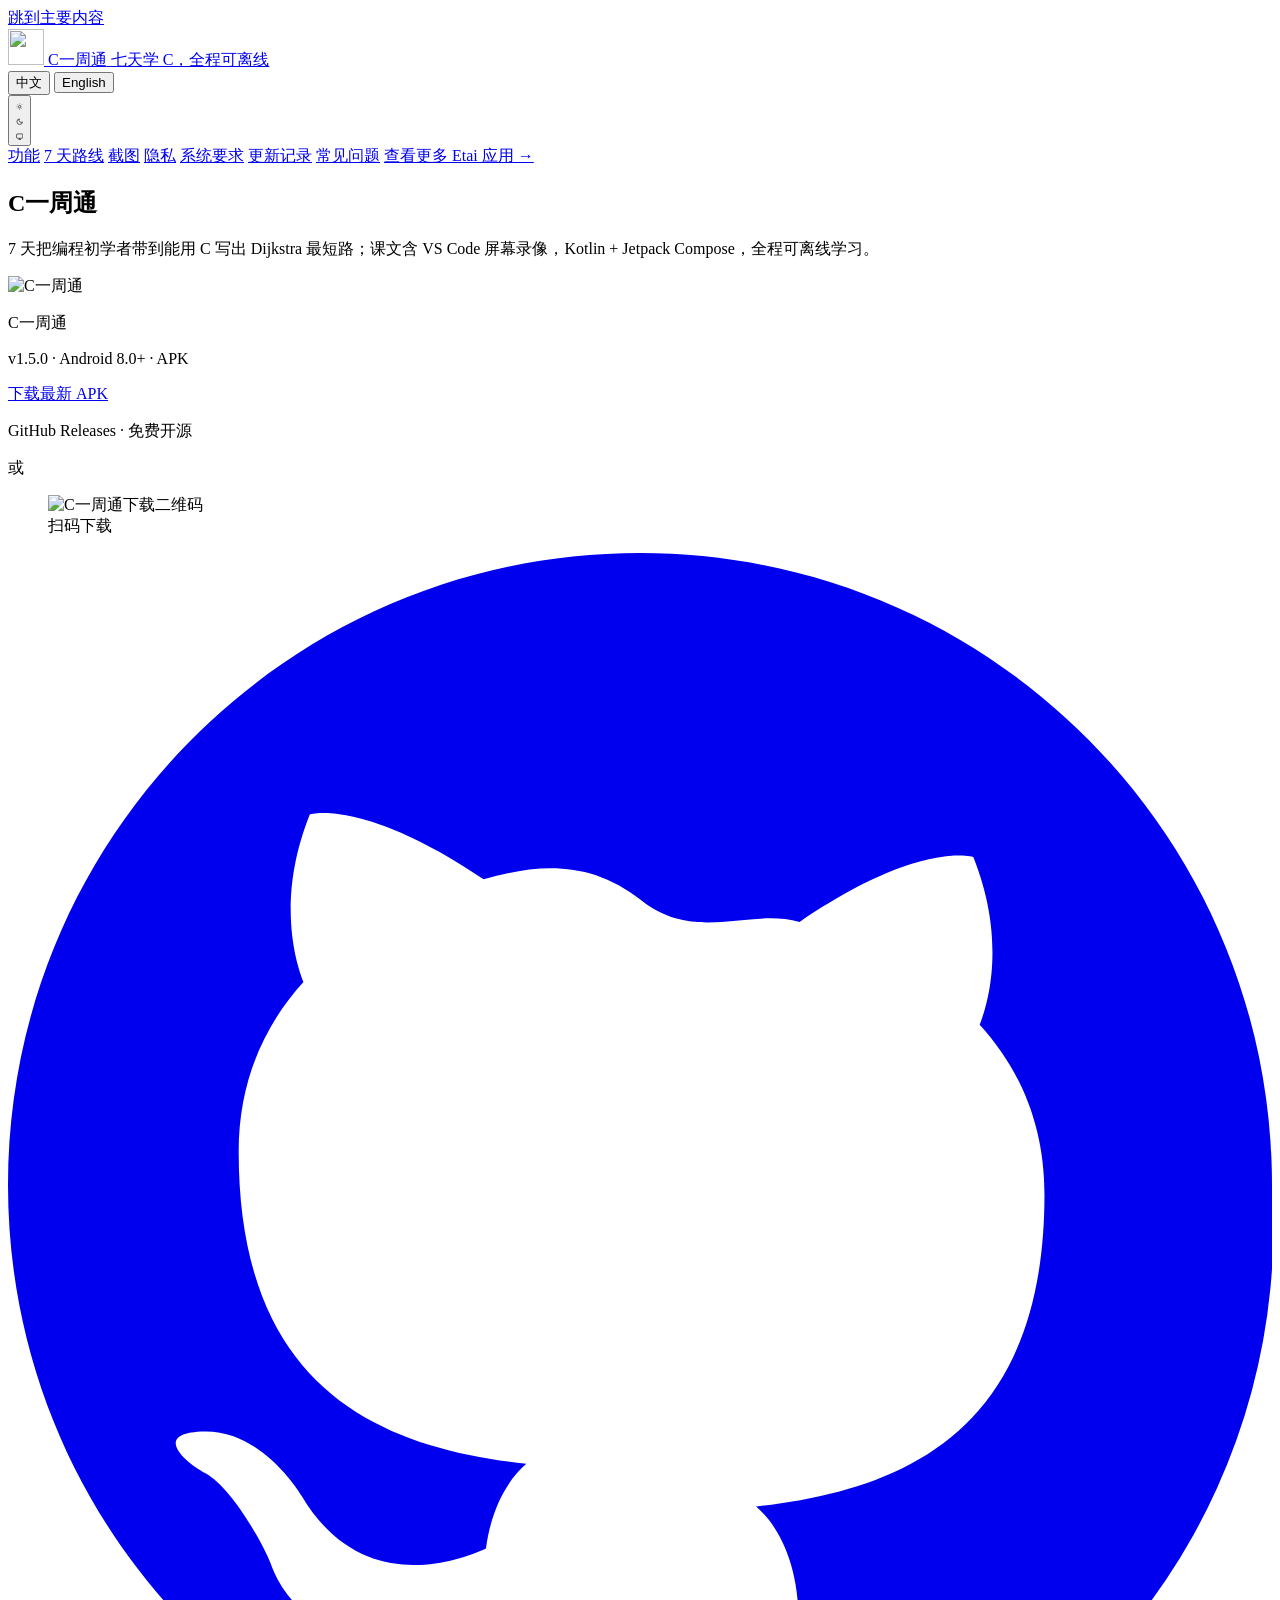
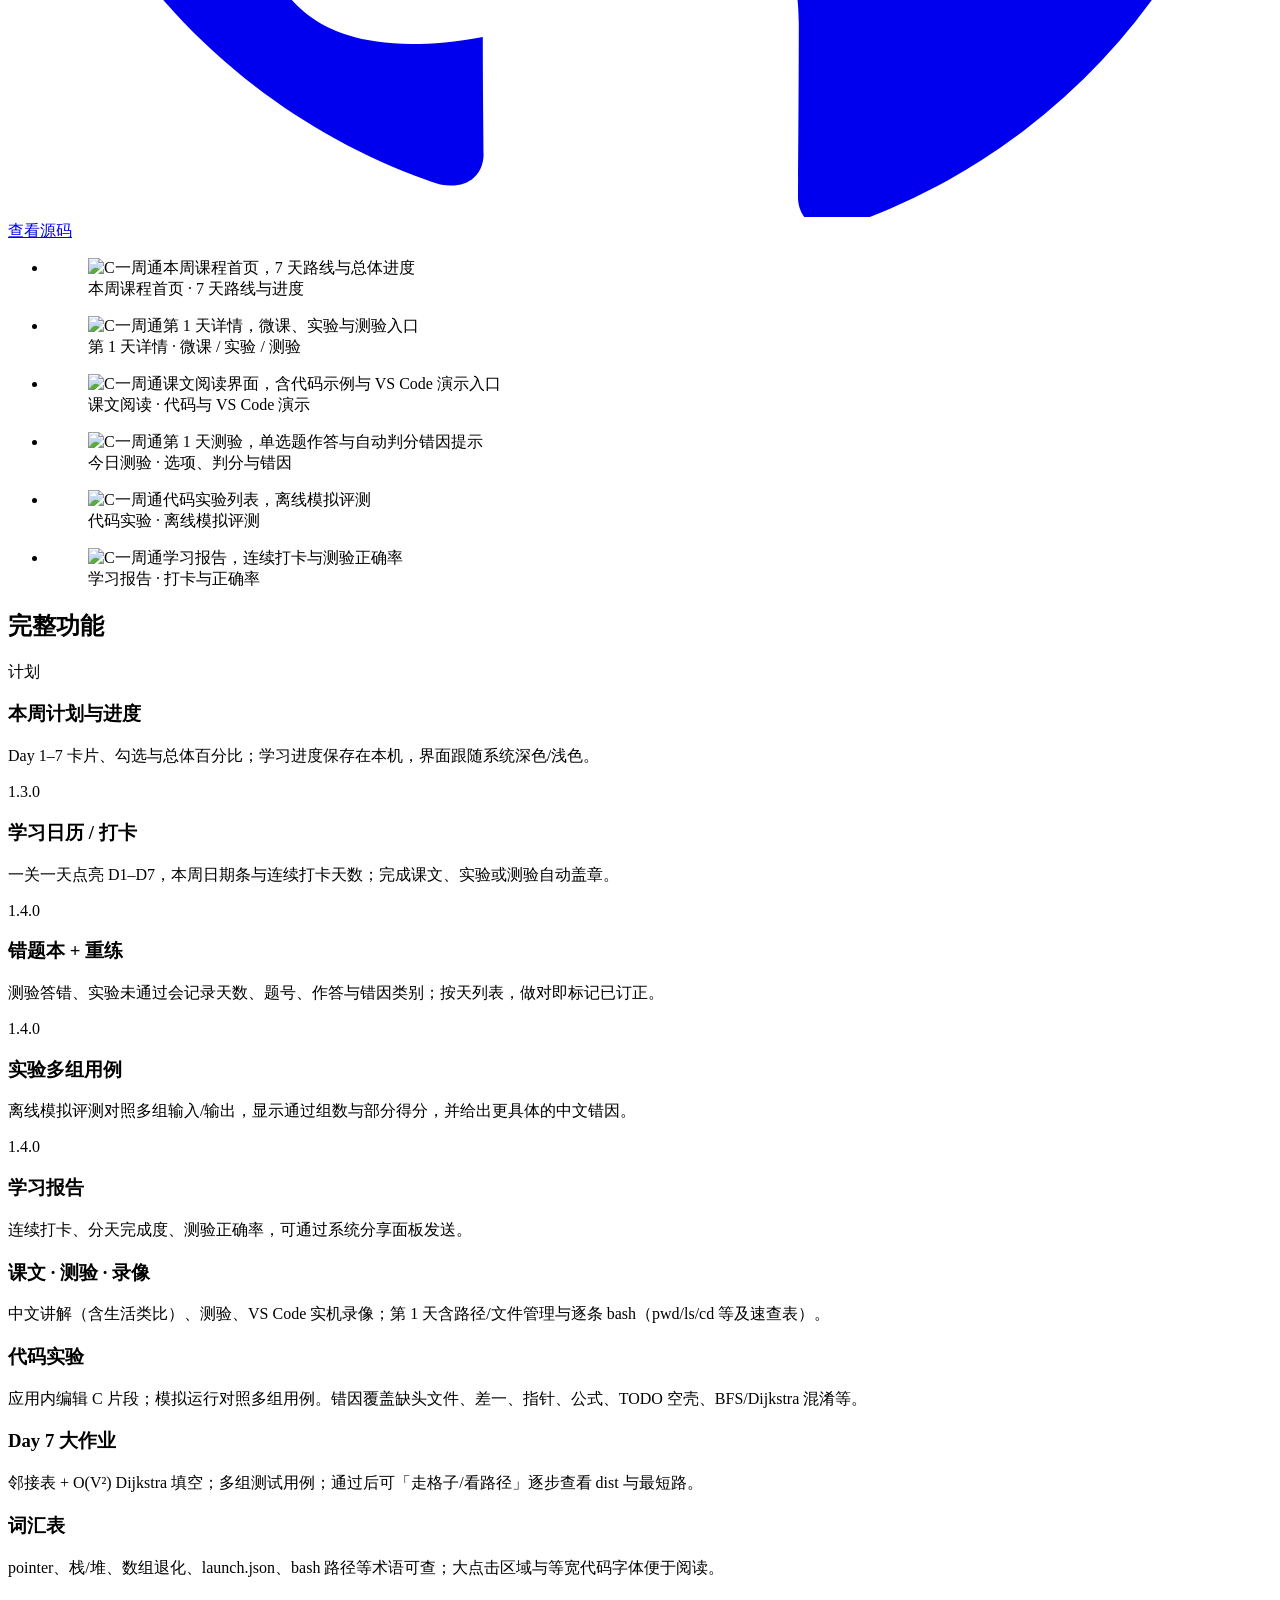
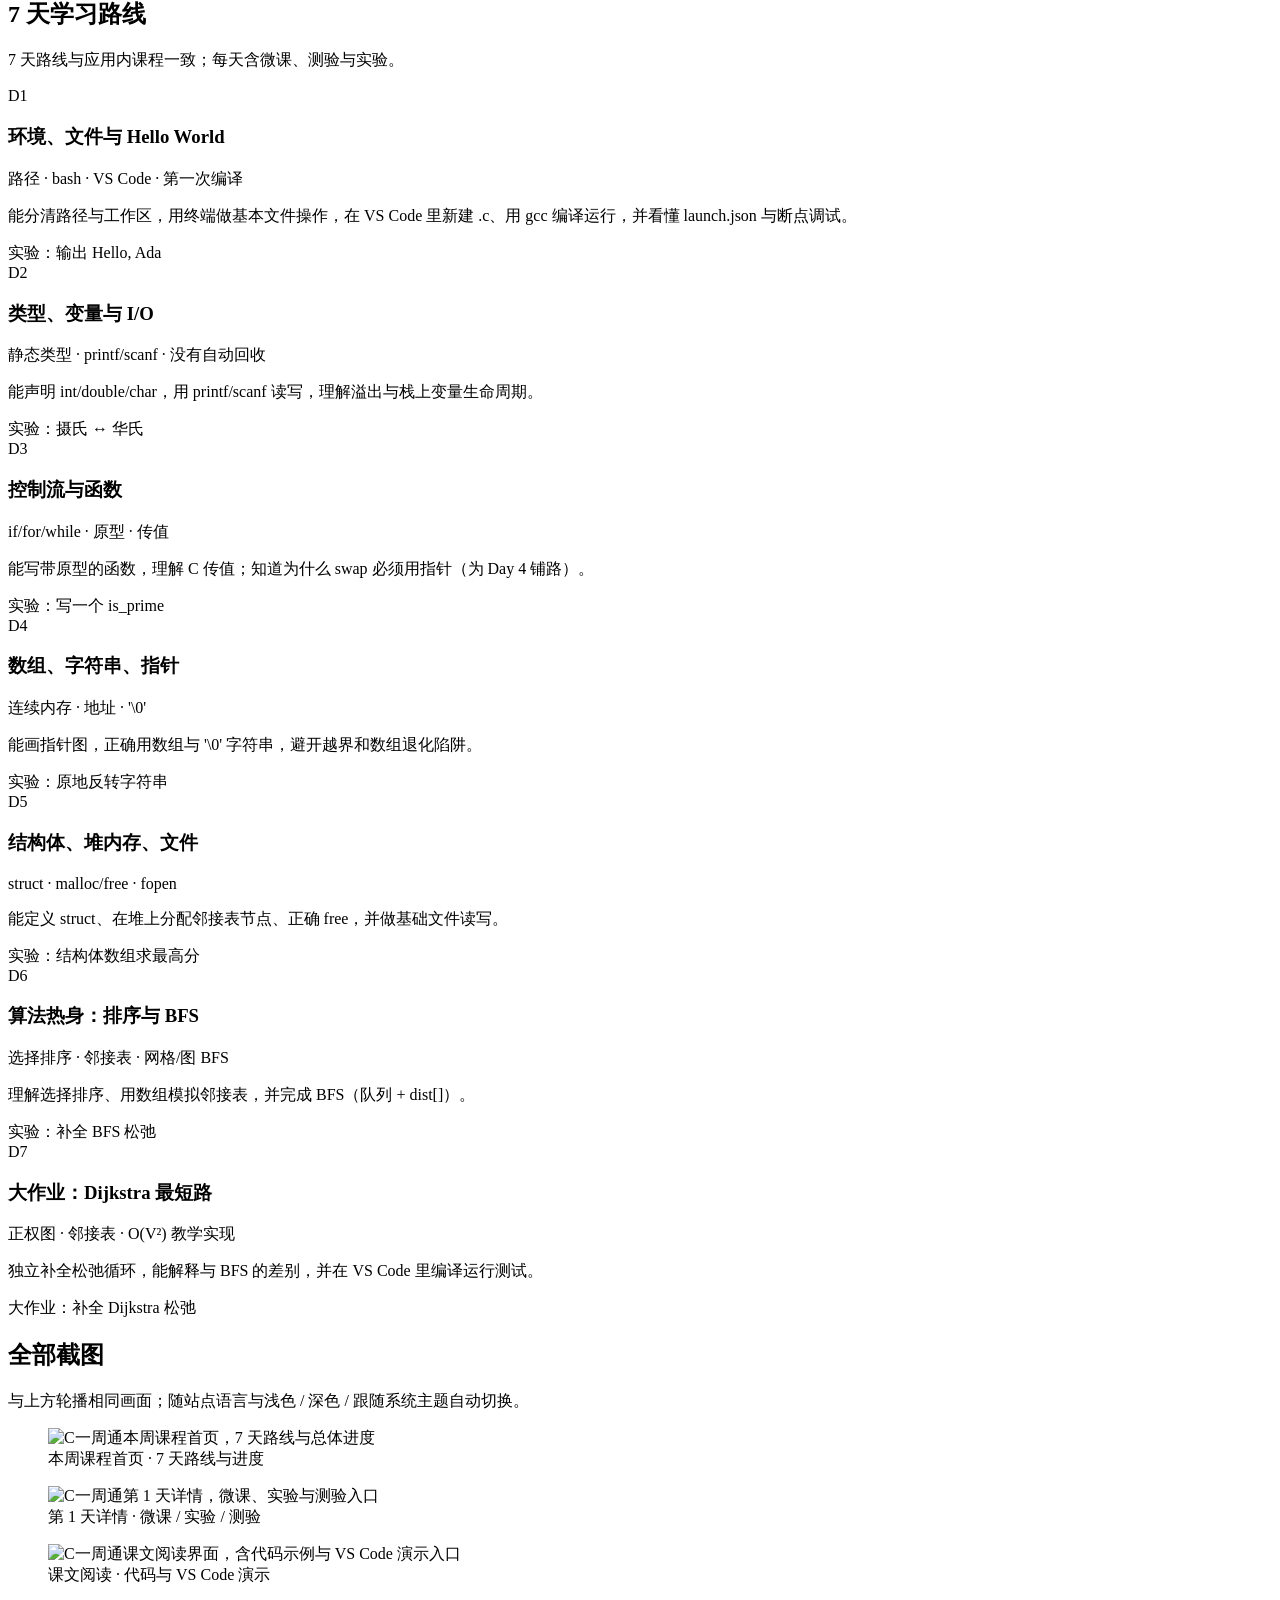
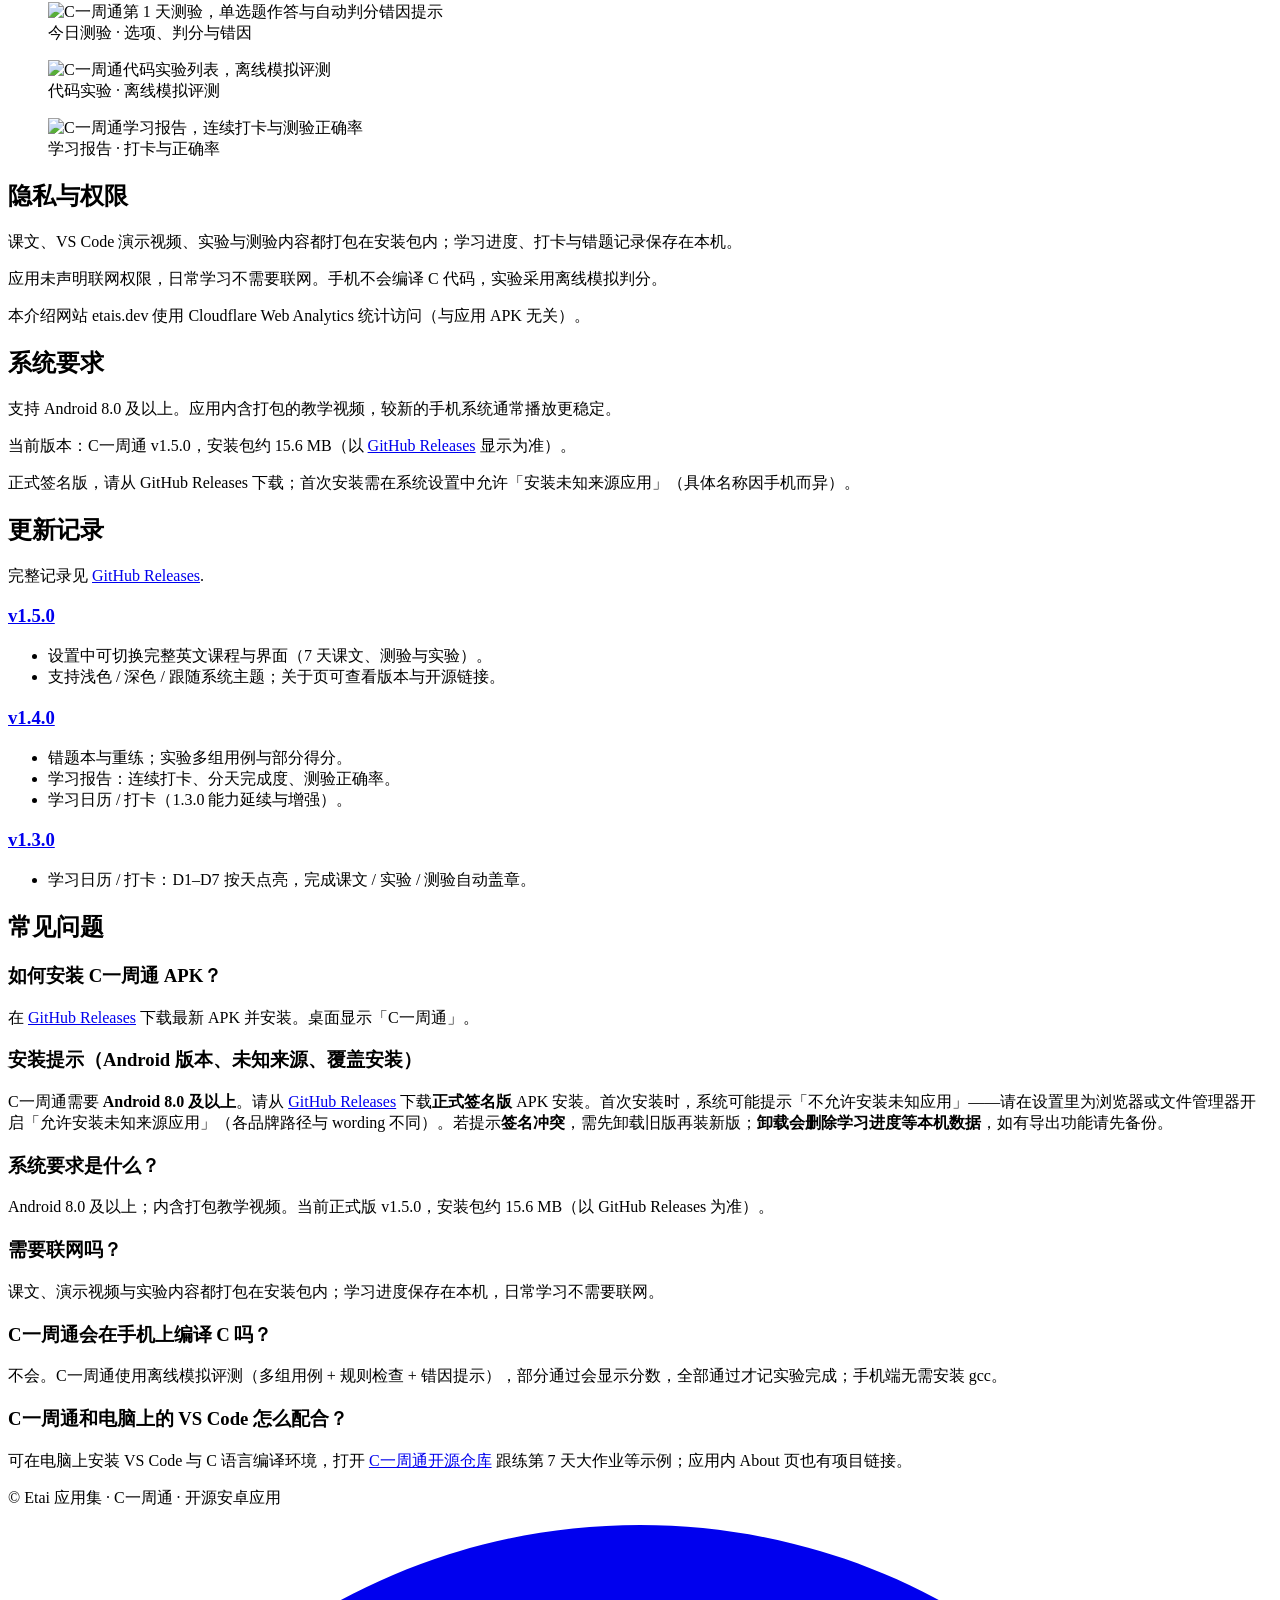
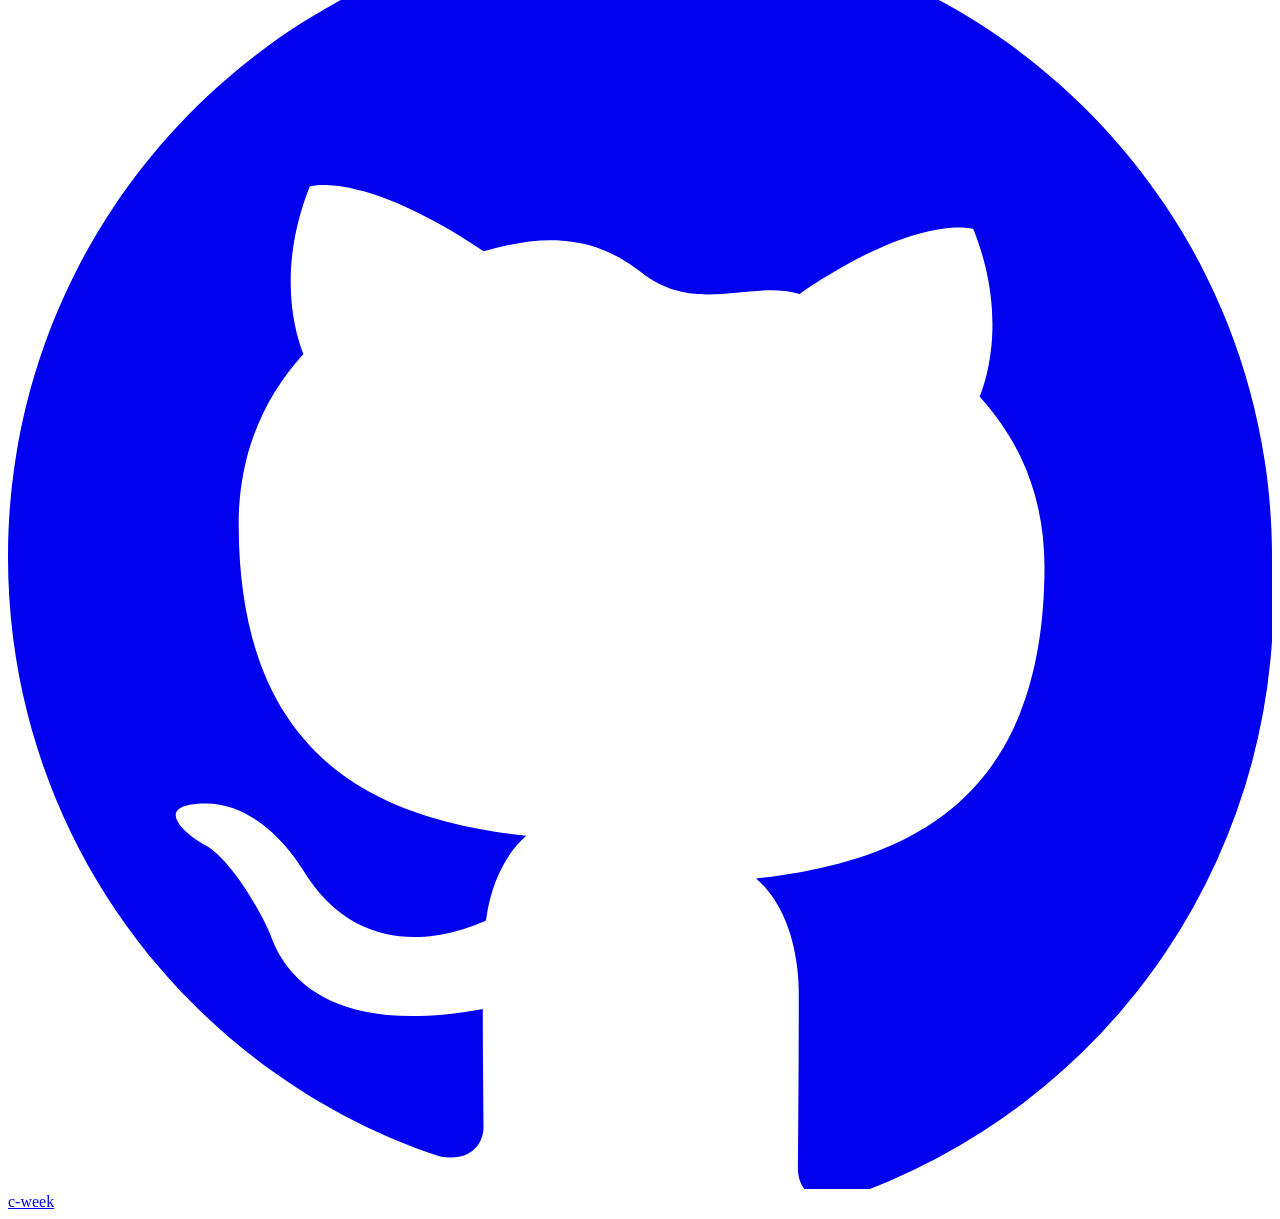
==== commit 2243efbe: "feat(site): app-branded subpage header and nav hub link Replace Etai hub brand and app chip with per" ====
--- a/site/c-week/index.html
+++ b/site/c-week/index.html
@@ -14,7 +14,7 @@
     <link rel="manifest" href="/site.webmanifest?v=3" />
     <meta name="theme-color" content="#0f766e" />
     <script src="/js/init-theme.js?v=4"></script>
-    <link rel="stylesheet" href="/css/style.css?v=30" />
+    <link rel="stylesheet" href="/css/style.css?v=31" />
     <meta property="og:type" content="website" />
     <meta property="og:site_name" content="Etai 应用集" />
     <meta property="og:url" content="https://etais.dev/c-week/" />
@@ -127,32 +127,35 @@
     </script>
   </head>
   <body data-page-lang="zh" data-app-slug="c-week" data-app-accent="cweek" class="app-subpage" data-page-title-key="app.cWeek.meta.title" data-page-description-key="app.cWeek.meta.description" data-page-og-title-key="app.cWeek.meta.ogTitle" data-page-og-description-key="app.cWeek.meta.ogDescription">
+    <div id="page-top" class="page-top-anchor" tabindex="-1"></div>
     <a class="skip-link" href="#main">跳到主要内容</a>
     <div class="site-sticky-top">
-    <header class="site-header">
-      <div class="wrap header-shell">
-        <div class="brand-block">
-          <a class="brand" href="/">
-            <img src="/assets/icon.svg?v=2" width="36" height="36" alt="Etai" />
-            <span>Etai 应用集</span>
+    <header class="site-header app-page-header">
+      <div class="wrap header-shell app-page-header-shell">
+        <div class="app-header-brand-block">
+          <a class="app-header-brand" href="#page-top">
+            <img
+              class="app-header-brand__icon"
+              src="/assets/app-icons/c-week.webp?v=2"
+              width="36"
+              height="36"
+              alt=""
+              decoding="async"
+              aria-hidden="true"
+            />
+            <span class="app-header-brand__text">
+              <span class="app-header-brand__name">C一周通</span>
+              <span class="app-header-brand__tagline">七天学 C，全程可离线</span>
+            </span>
           </a>
-          <p class="brand-tagline">
-            <span class="brand-tagline-full">离线可用 · 数据只存本机</span>
-            <span class="brand-tagline-short">离线可用 · 数据只存本机</span>
-          </p>
-        </div>
-        <nav class="header-nav" aria-label="页面章节">
-          <div class="header-nav-inner">
-            <a class="app-chip chip-cweek" href="/c-week/" aria-current="page"><span class="chip-badge" aria-hidden="true">C</span><span>C一周通</span></a>
-          </div>
-        </nav>
+        </div>
         <div class="header-tools">
           <div class="site-prefs" id="lang-switch" role="group" aria-label="语言">
             <button type="button" id="lang-zh" aria-pressed="true">中文</button>
             <button type="button" id="lang-en" aria-pressed="false">English</button>
           </div>
           <button type="button" id="theme-toggle" aria-label="主题">
-            <svg class="icon-sun" aria-hidden="true" viewBox="0 0 24 24" fill="none" stroke="currentColor" stroke-width="2"><circle cx="12" cy="12" r="4"/><path d="M12 2v2M12 20v2M4.93 4.93l1.41 1.41M17.66 17.66l1.41 1.41M2 12h2M20 12h2M4.93 19.07l1.41-1.41M17.66 6.34l1.41-1.41"/></svg>
+            <svg class="icon-sun" aria-hidden="true" viewBox="0 0 24 24" fill="none" stroke="currentColor" stroke-width="2"><circle cx="12" cy="12" r="4"/><path d="M12 2v2M12 20v2M4.93 4.93l1.41 1.41M17.66 17.66l1.41 1.41M2 12h2M4.93 19.07l1.41-1.41M17.66 6.34l1.41-1.41"/></svg>
             <svg class="icon-moon" aria-hidden="true" viewBox="0 0 24 24" fill="none" stroke="currentColor" stroke-width="2"><path d="M21 12.79A9 9 0 1 1 11.21 3 7 7 0 0 0 21 12.79z"/></svg>
             <svg class="icon-system" aria-hidden="true" viewBox="0 0 24 24" fill="none" stroke="currentColor" stroke-width="2"><rect x="2" y="3" width="20" height="14" rx="2"/><path d="M8 21h8M12 17v4"/></svg>
           </button>
@@ -169,6 +172,7 @@
             <a href="#requirements" data-section-nav="requirements">系统要求</a>
             <a href="#changelog" data-section-nav="changelog">更新记录</a>
             <a href="#faq" data-section-nav="faq">常见问题</a>
+            <a class="app-section-nav__hub" href="/">查看更多 Etai 应用 →</a>
         </div>
       </div>
     </nav>
@@ -587,7 +591,6 @@
       <div class="wrap inner">
         <p class="footer-copy">© Etai 应用集 · C一周通 · 开源安卓应用</p>
         <div class="footer-actions">
-          <a class="footer-hub-link" href="/">查看更多 Etai 应用 →</a>
           <a class="footer-repo-link" href="https://github.com/gnatecheng/c-week" rel="noopener noreferrer"
             ><svg class="icon-github" aria-hidden="true" viewBox="0 0 24 24" fill="currentColor"
               ><path d="M12 0C5.37 0 0 5.37 0 12c0 5.31 3.435 9.795 8.205 11.385.6.105.825-.255.825-.57 0-.285-.015-1.23-.015-2.235-3.015.555-3.795-.735-4.035-1.41-.135-.345-.72-1.41-1.23-1.695-.42-.225-1.02-.78-.015-.795.945-.015 1.62.87 1.845 1.23 1.08 1.815 2.805 1.305 3.495.99.105-.78.42-1.305.765-1.605-2.67-.3-5.46-1.335-5.46-5.925 0-1.305.465-2.385 1.23-3.225-.12-.3-.54-1.53.12-3.18 0 0 1.005-.315 3.3 1.23.96-.27 1.98-.405 3 .405s2.04.135 3 .405c2.295-1.56 3.3-1.23 3.3-1.23.66 1.65.24 2.88.12 3.18.765.84 1.23 1.905 1.23 3.225 0 4.605-2.805 5.625-5.475 5.925.435.375.81 1.095.81 2.22 0 1.605-.015 2.895-.015 3.3 0 .315.225.69.825.57A12.02 12.02 0 0 0 24 12c0-6.63-5.37-12-12-12z" /></svg
@@ -596,7 +599,7 @@
         </div>
       </div>
     </footer>
-    <script src="/js/translations.js?v=33" defer></script>
+    <script src="/js/translations.js?v=34" defer></script>
     <script src="/js/site.js?v=11" defer></script>
     <script src="/js/app-section-nav.js?v=6" defer></script>
     <script src="/js/screens-lang.js?v=10" defer></script>
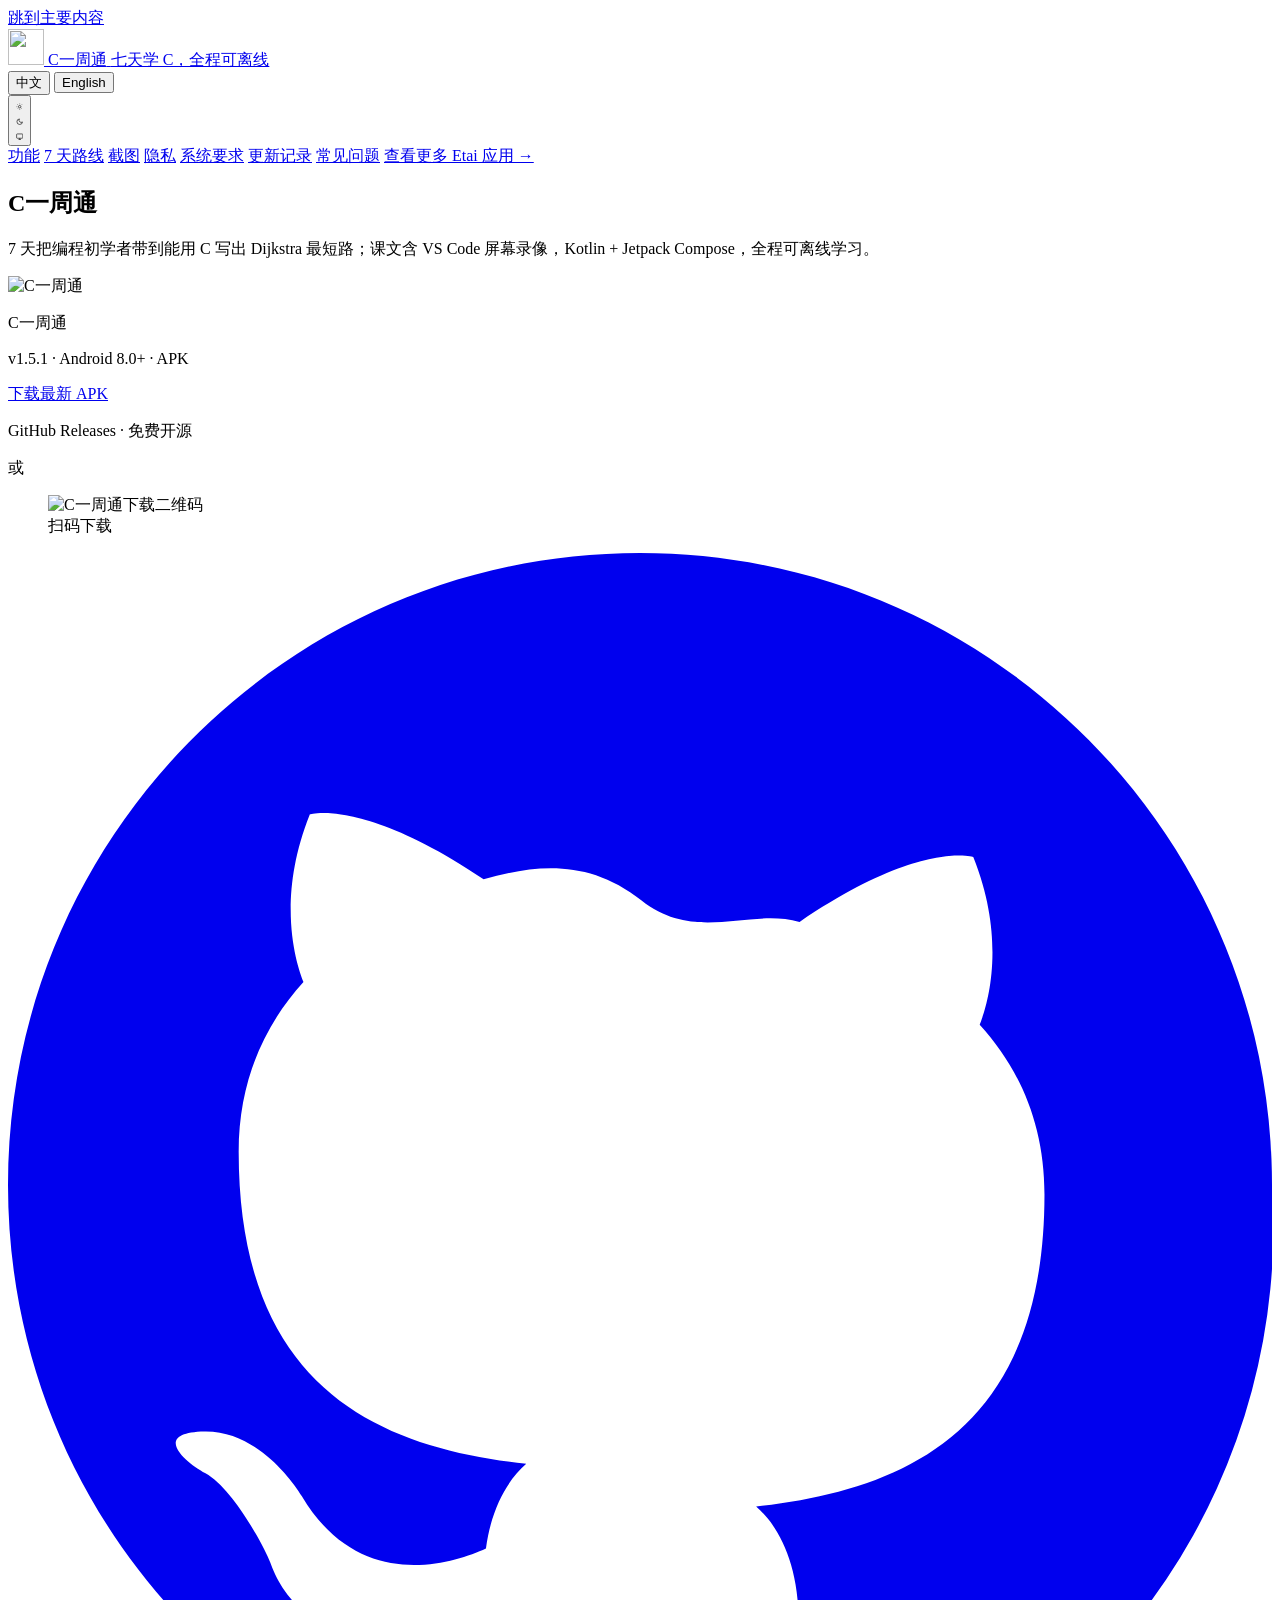
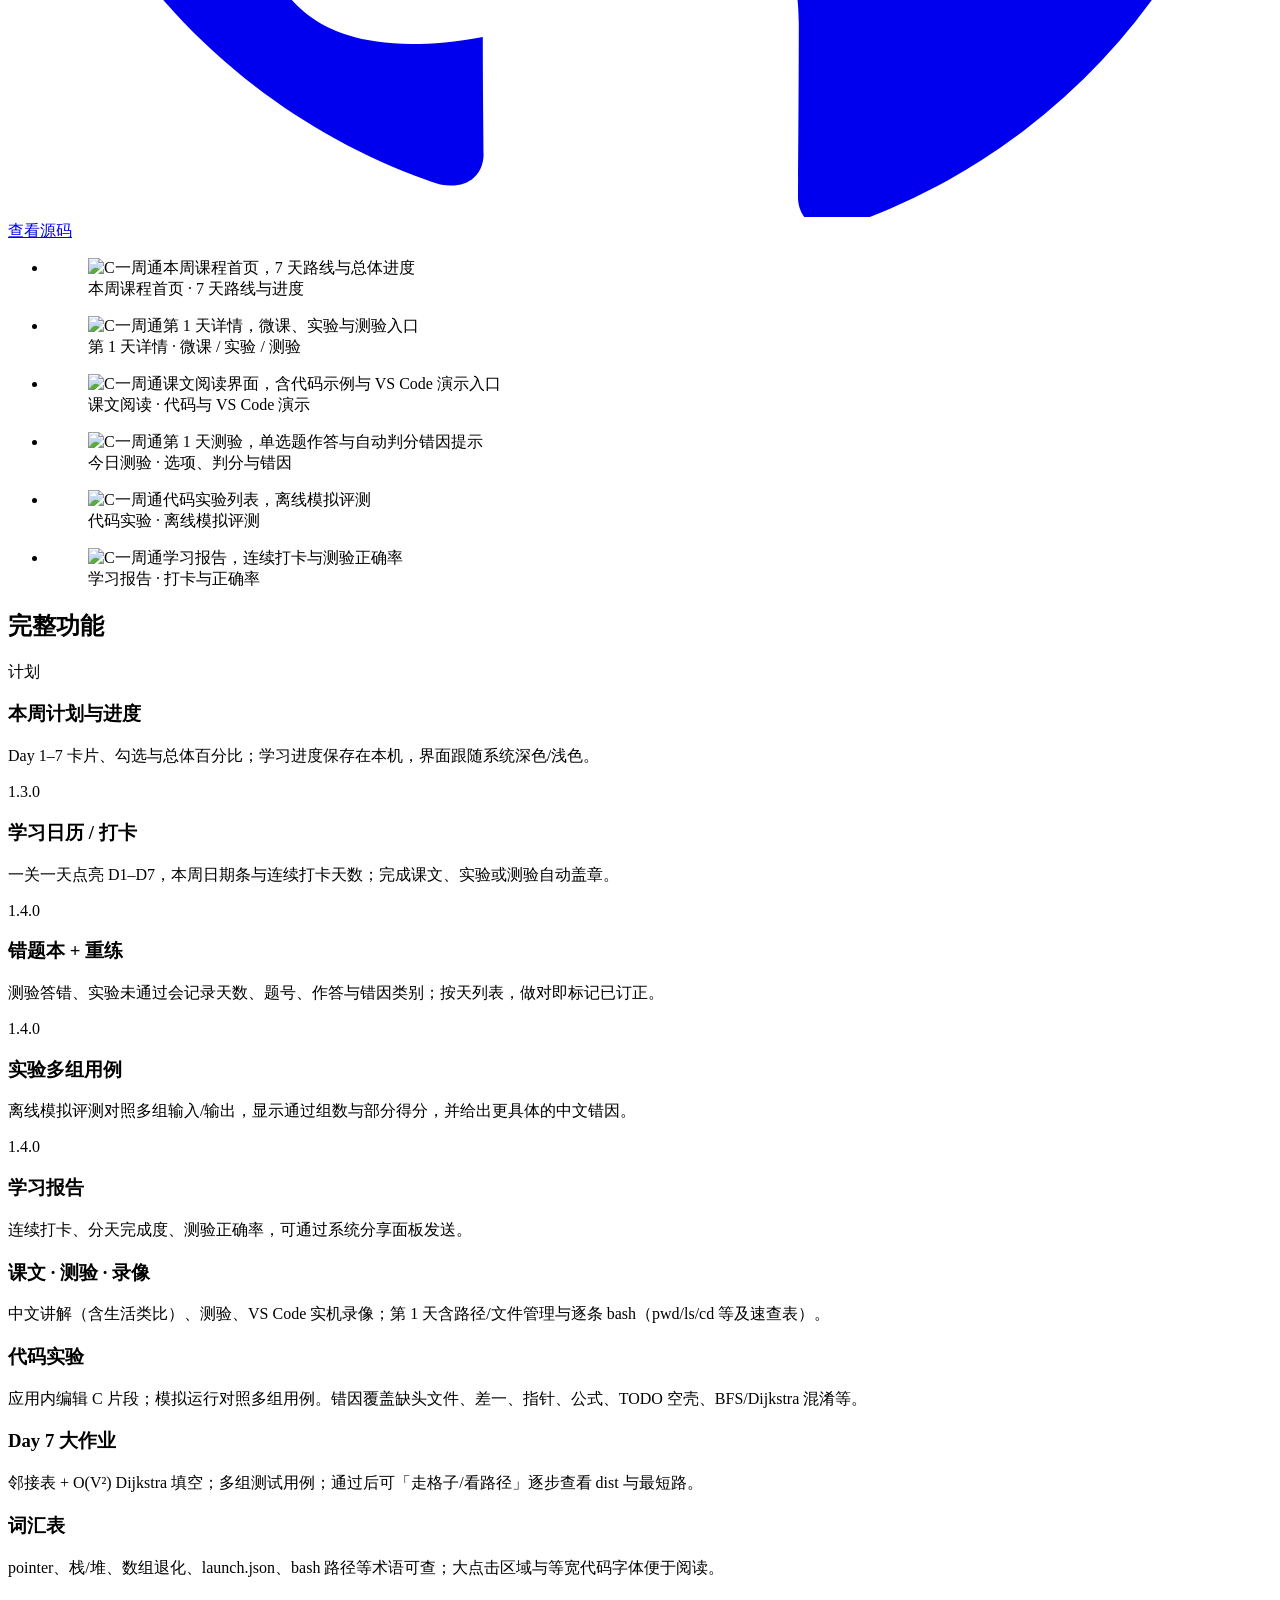
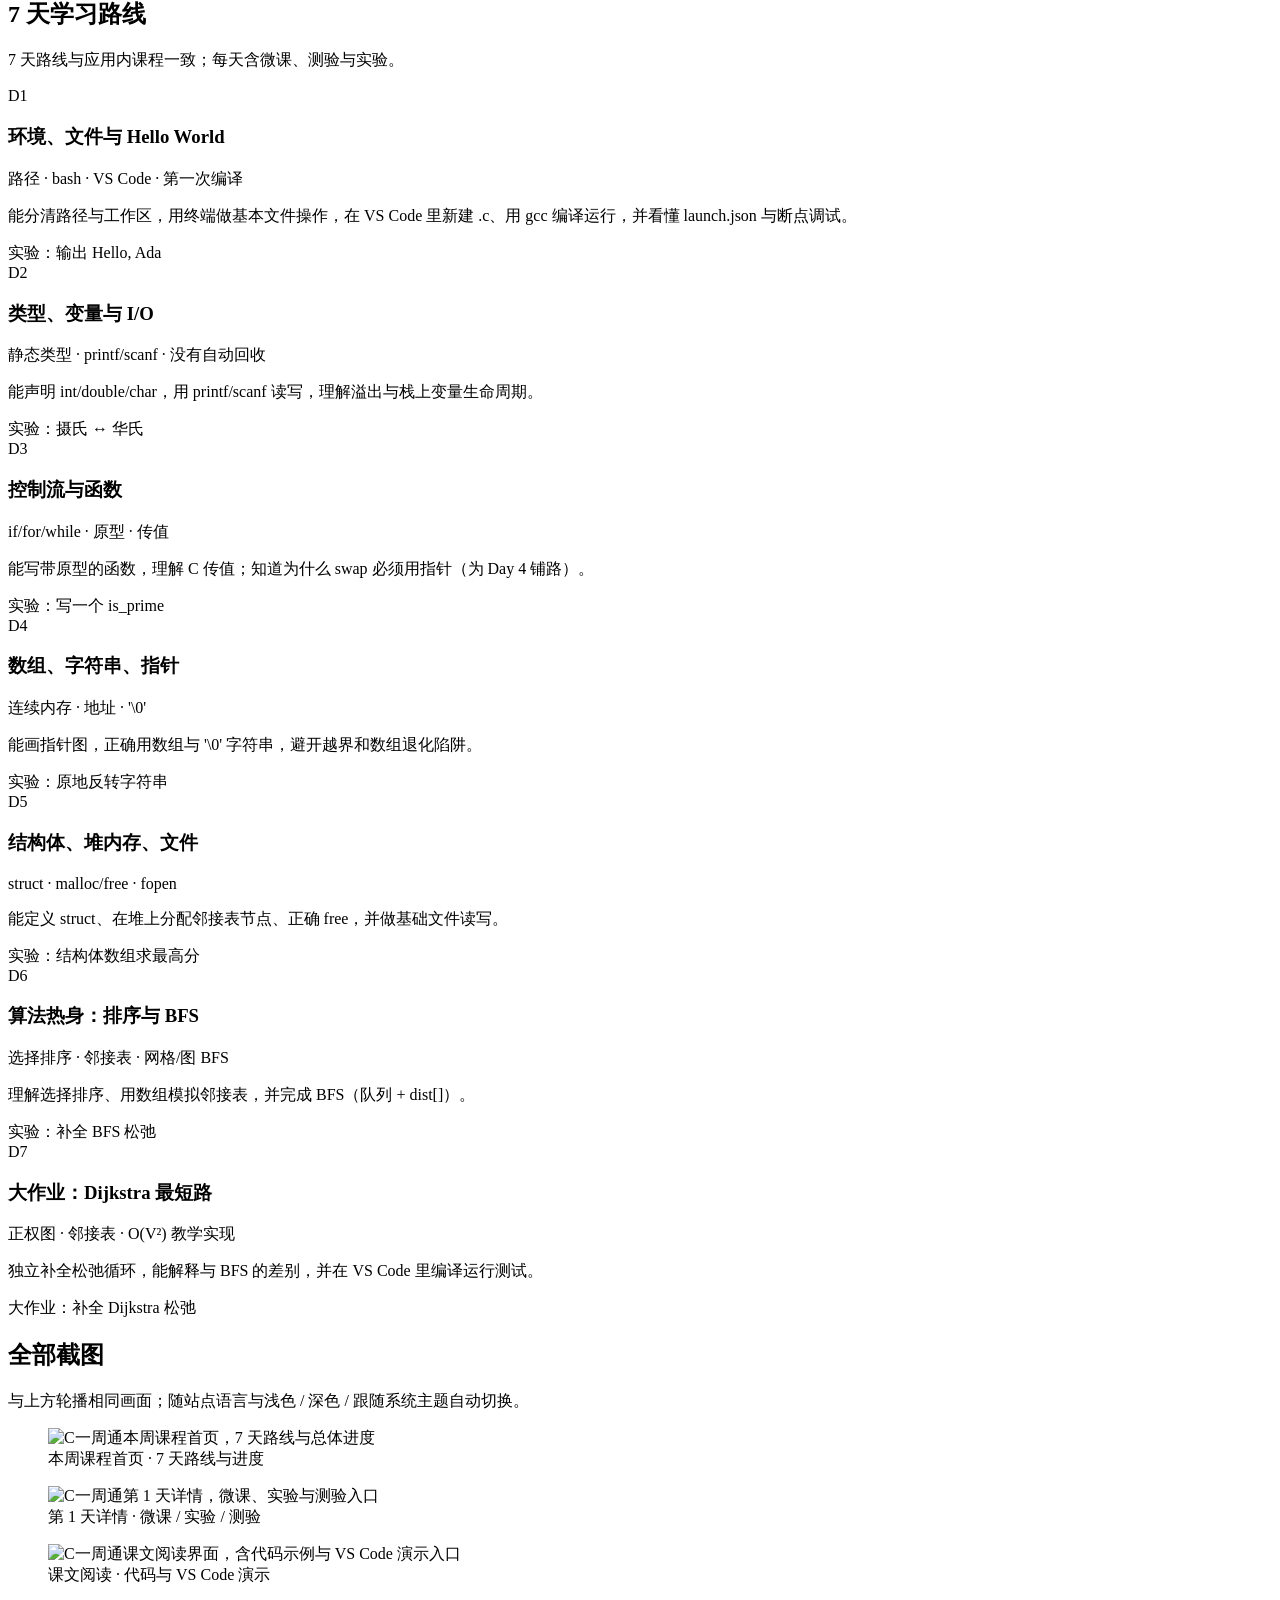
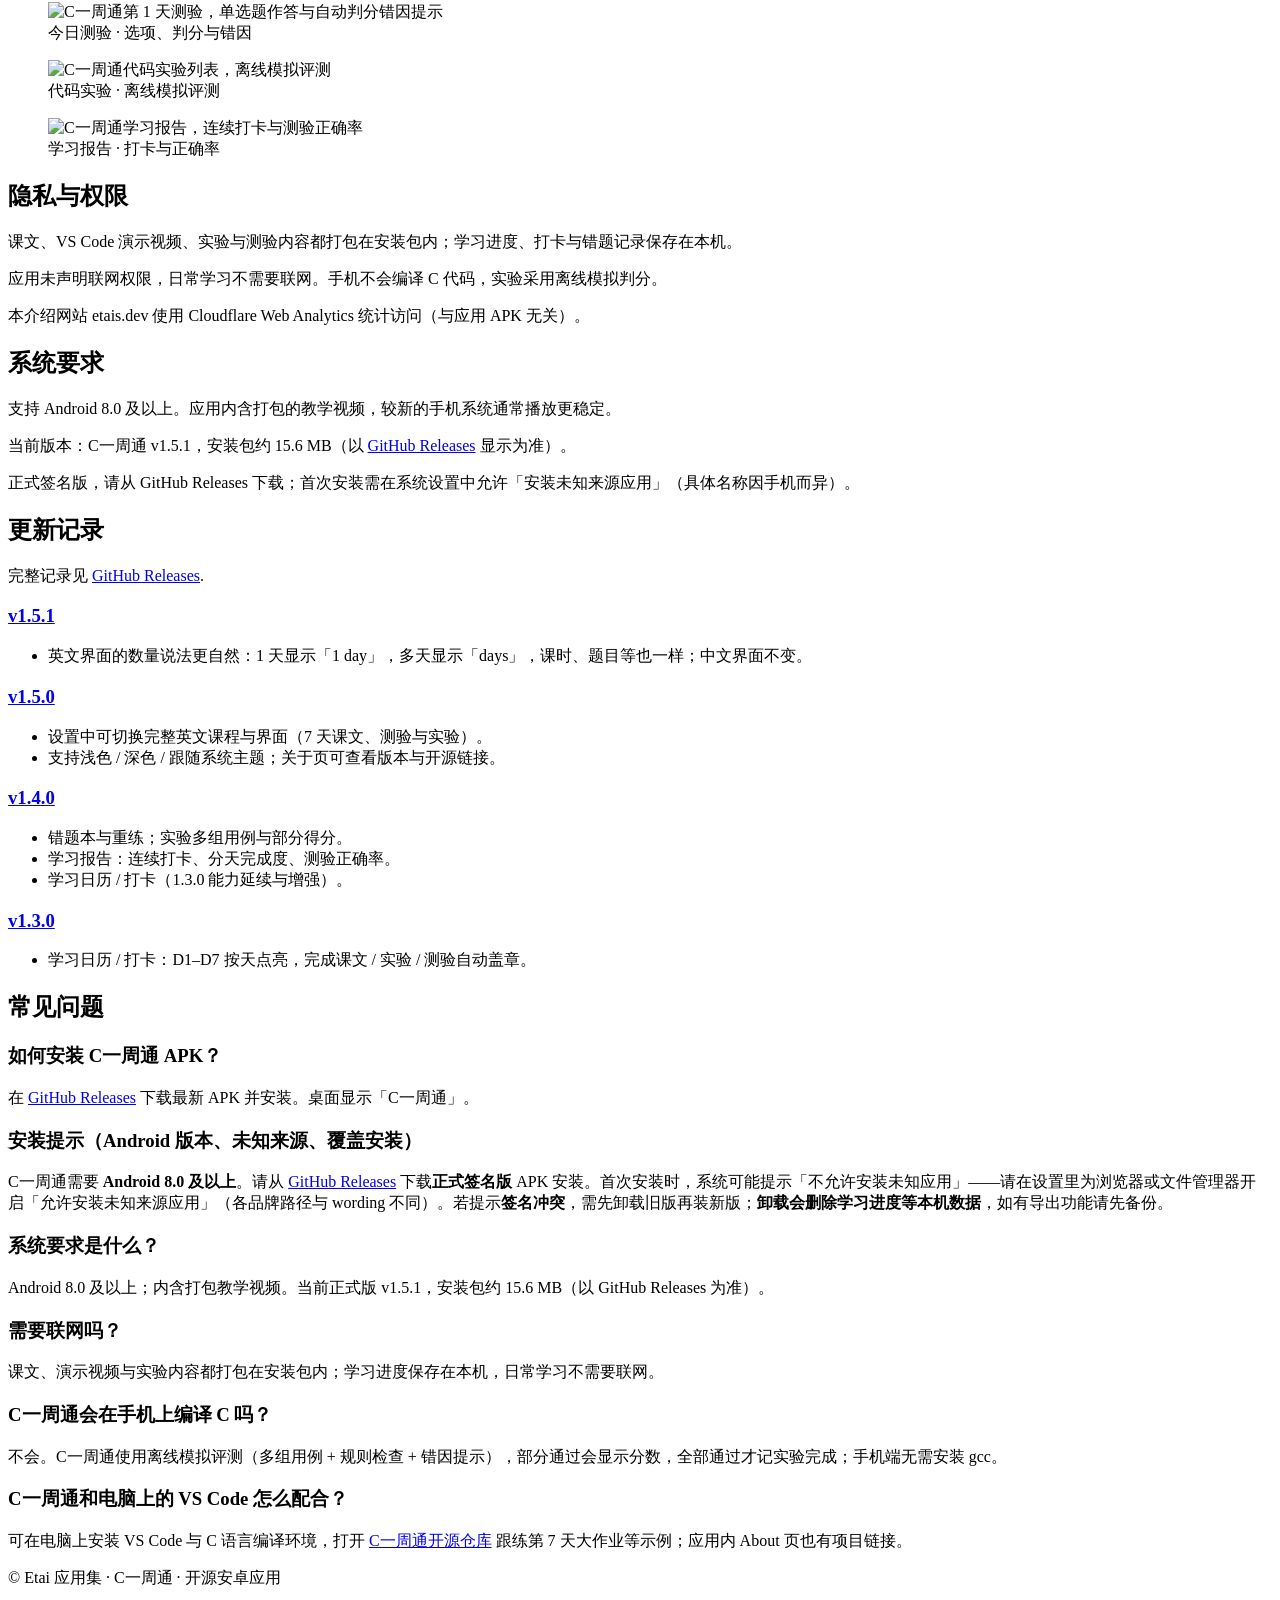
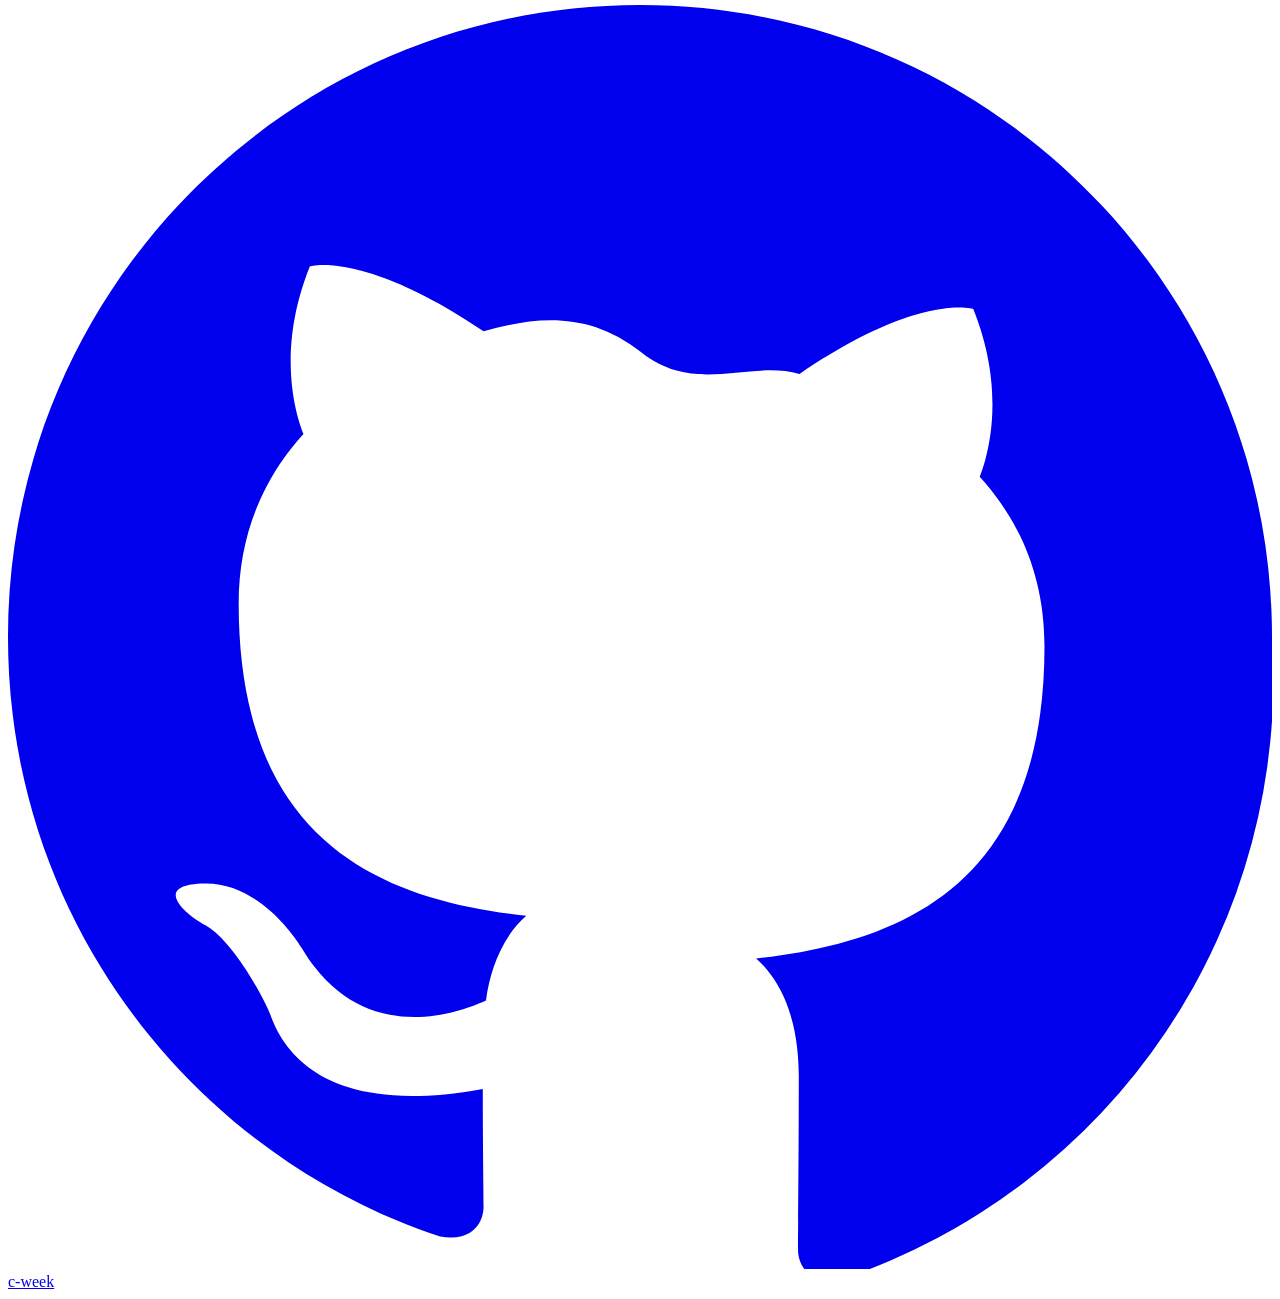
==== commit f48c3bdd: "Site: C Week v1.5.1 release metadata and changelog Bump C Week versionFallback, requirements/FAQ cop" ====
--- a/site/c-week/index.html
+++ b/site/c-week/index.html
@@ -93,7 +93,7 @@
           "name": "系统要求是什么？",
           "acceptedAnswer": {
             "@type": "Answer",
-            "text": "Android 8.0 及以上；内含打包教学视频。当前正式版 v1.5.0，安装包约 15.6 MB（以 GitHub Releases 为准）。"
+            "text": "Android 8.0 及以上；内含打包教学视频。当前正式版 v1.5.1，安装包约 15.6 MB（以 GitHub Releases 为准）。"
           }
         },
         {
@@ -198,7 +198,7 @@
                   <div>
                     <p class="download-panel__name">C一周通</p>
                     <p class="download-panel__version">
-                      v<span class="app-meta-version">1.5.0</span><span aria-hidden="true"> · </span
+                      v<span class="app-meta-version">1.5.1</span><span aria-hidden="true"> · </span
                       ><span>Android 8.0+</span><span aria-hidden="true"> · </span
                       ><span>APK</span>
                     </p>
@@ -519,7 +519,7 @@
       <section id="requirements" class="app-page-block" aria-labelledby="requirements-title">
         <div class="wrap">
           <h2 id="requirements-title" class="project-subhead">系统要求</h2>
-          <div class="app-prose"><p>支持 Android 8.0 及以上。应用内含打包的教学视频，较新的手机系统通常播放更稳定。</p><p>当前版本：C一周通 v1.5.0，安装包约 15.6 MB（以 <a href="https://github.com/gnatecheng/c-week/releases" rel="noopener noreferrer">GitHub Releases</a> 显示为准）。</p><p>正式签名版，请从 GitHub Releases 下载；首次安装需在系统设置中允许「安装未知来源应用」（具体名称因手机而异）。</p></div>
+          <div class="app-prose"><p>支持 Android 8.0 及以上。应用内含打包的教学视频，较新的手机系统通常播放更稳定。</p><p>当前版本：C一周通 v1.5.1，安装包约 15.6 MB（以 <a href="https://github.com/gnatecheng/c-week/releases" rel="noopener noreferrer">GitHub Releases</a> 显示为准）。</p><p>正式签名版，请从 GitHub Releases 下载；首次安装需在系统设置中允许「安装未知来源应用」（具体名称因手机而异）。</p></div>
         </div>
       </section>
       <section id="changelog" class="app-page-block" aria-labelledby="changelog-title">
@@ -529,6 +529,12 @@
             <p>完整记录见 <a href="https://github.com/gnatecheng/c-week/releases" rel="noopener noreferrer">GitHub Releases</a>.</p>
           </header>
           <div class="changelog-list">
+            <article class="changelog-release">
+              <h3><a href="https://github.com/gnatecheng/c-week/releases/tag/v1.5.1" rel="noopener noreferrer">v1.5.1</a></h3>
+              <ul>
+<li>英文界面的数量说法更自然：1 天显示「1 day」，多天显示「days」，课时、题目等也一样；中文界面不变。</li>
+              </ul>
+            </article>
             <article class="changelog-release">
               <h3><a href="https://github.com/gnatecheng/c-week/releases/tag/v1.5.0" rel="noopener noreferrer">v1.5.0</a></h3>
               <ul>
@@ -569,7 +575,7 @@
             </article>
             <article class="faq-item">
               <h3>系统要求是什么？</h3>
-              <p>Android 8.0 及以上；内含打包教学视频。当前正式版 v1.5.0，安装包约 15.6 MB（以 GitHub Releases 为准）。</p>
+              <p>Android 8.0 及以上；内含打包教学视频。当前正式版 v1.5.1，安装包约 15.6 MB（以 GitHub Releases 为准）。</p>
             </article>
             <article class="faq-item">
               <h3>需要联网吗？</h3>
@@ -599,7 +605,7 @@
         </div>
       </div>
     </footer>
-    <script src="/js/translations.js?v=34" defer></script>
+    <script src="/js/translations.js?v=36" defer></script>
     <script src="/js/site.js?v=11" defer></script>
     <script src="/js/app-section-nav.js?v=6" defer></script>
     <script src="/js/screens-lang.js?v=10" defer></script>
